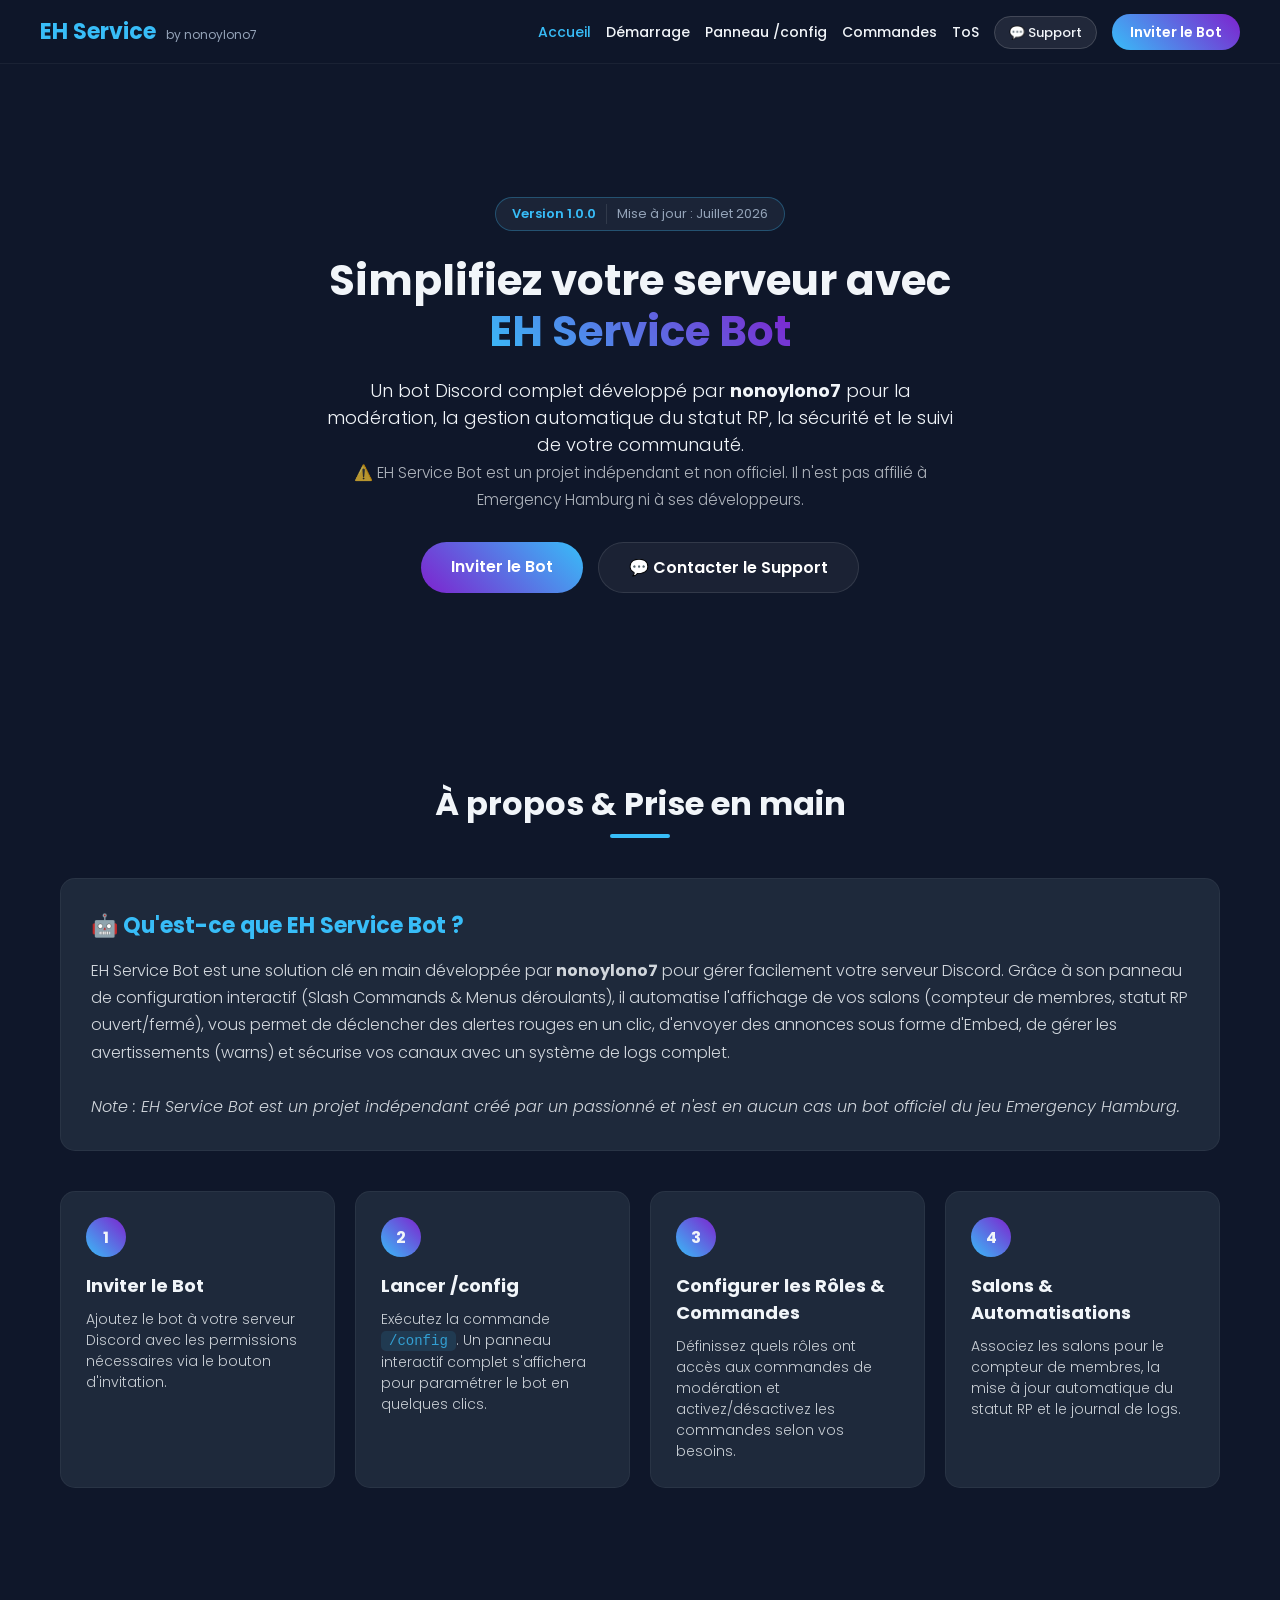
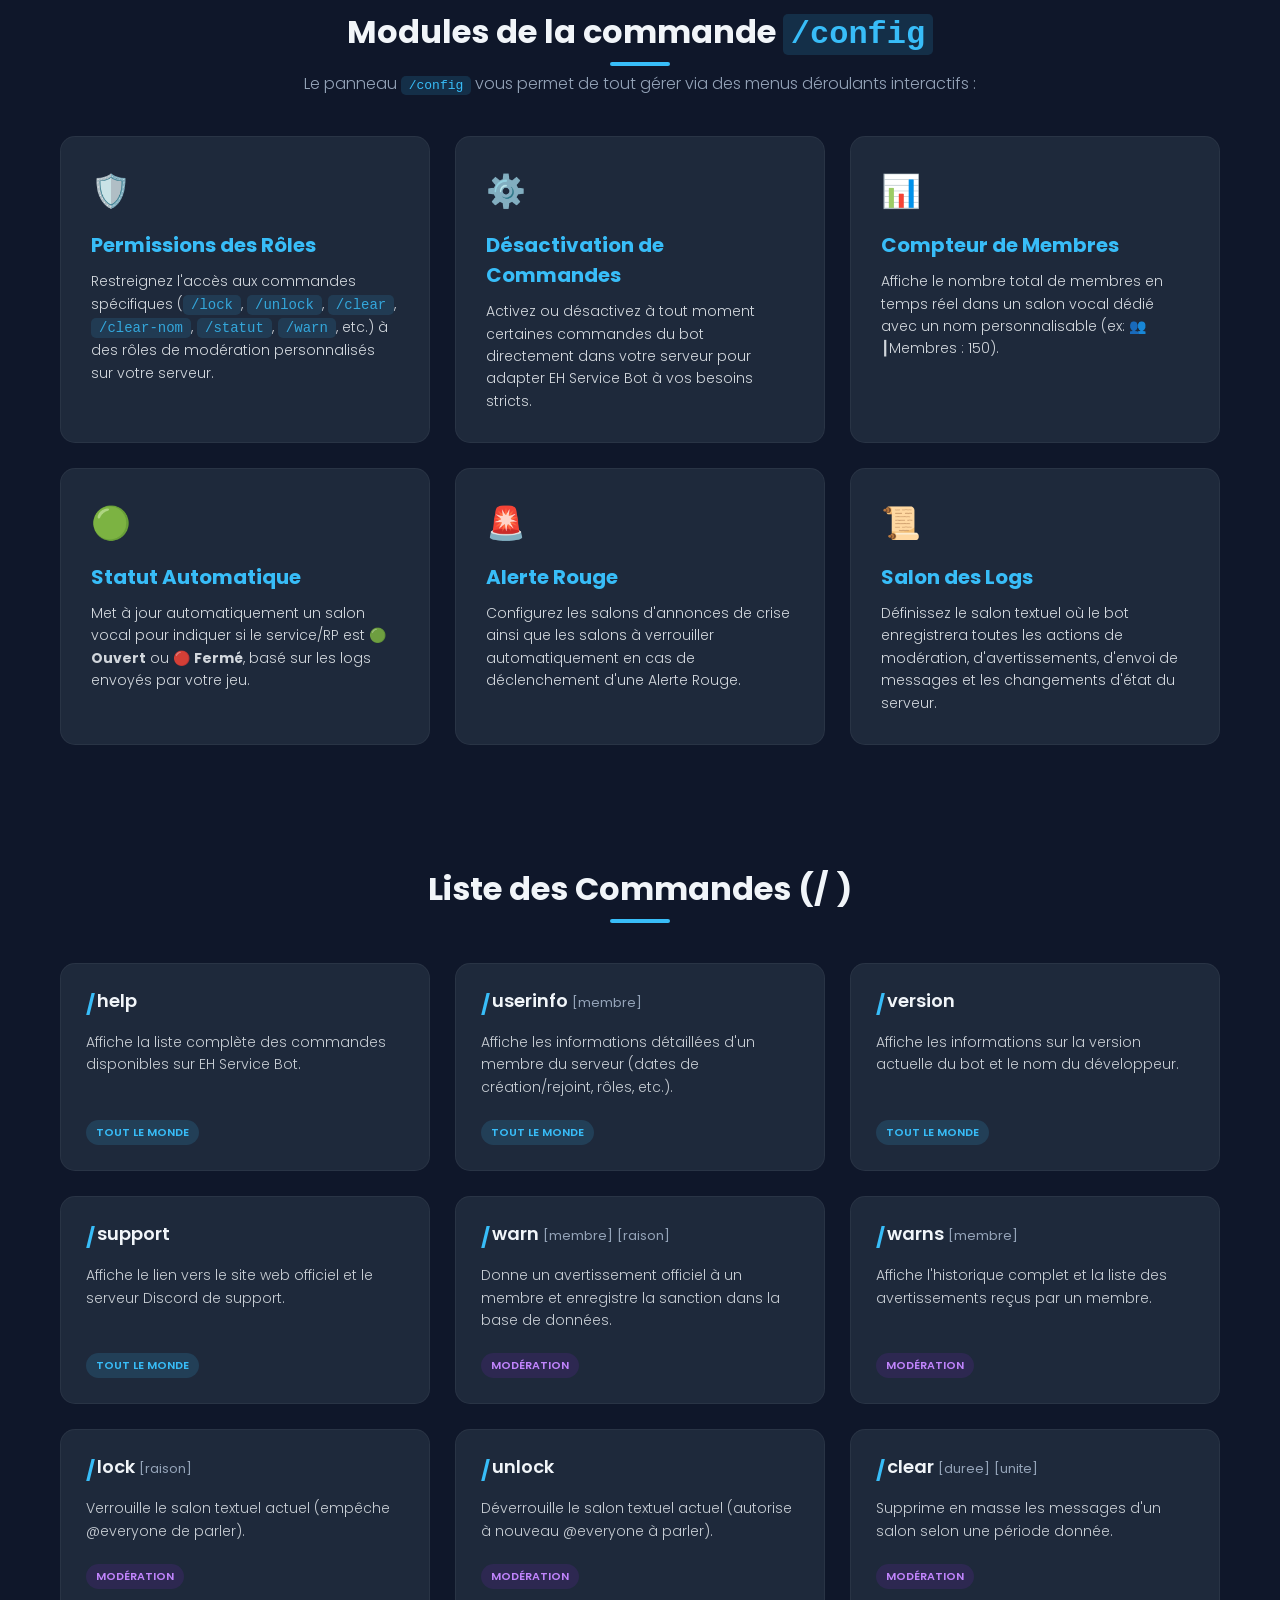
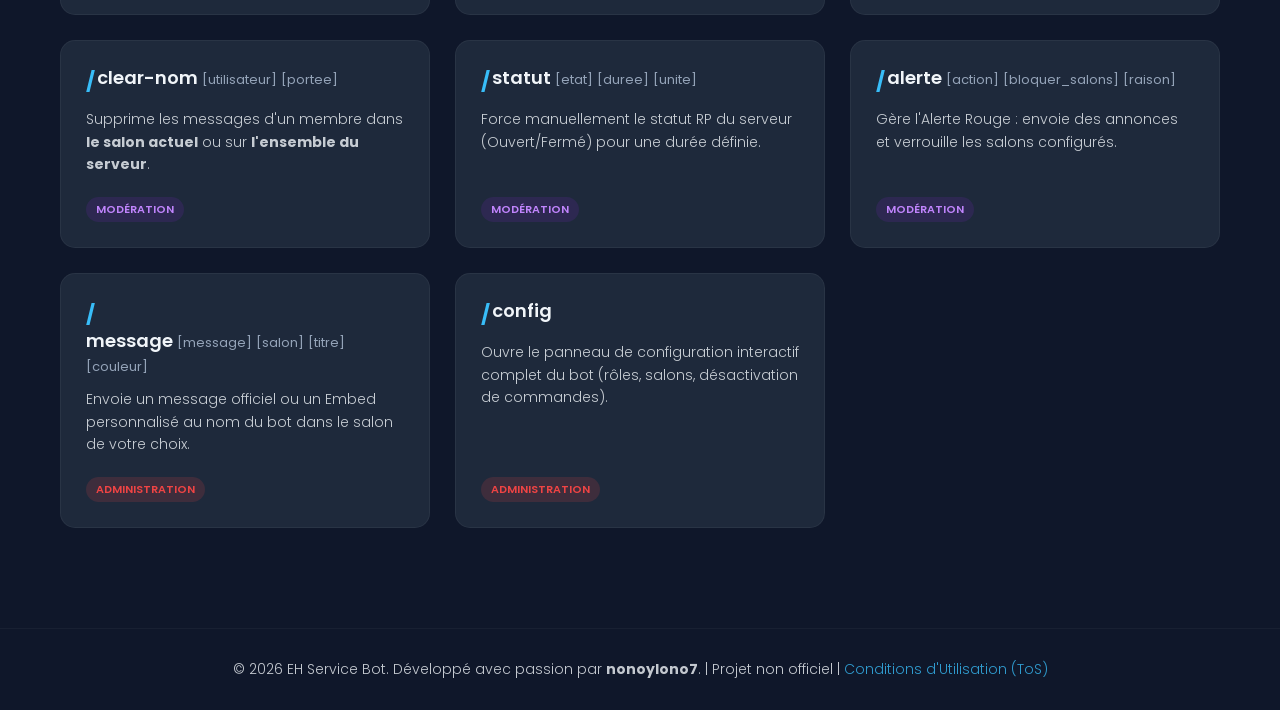
==== index.html @ 3e1922db "Revise content and add unofficial project disclaimer Updated the title and added a disclaimer about " ====
<!DOCTYPE html>
<html lang="fr">
<head>
    <meta charset="UTF-8">
    <meta name="viewport" content="width=device-width, initial-scale=1.0">
    <title>EH Service Bot | Non Officiel</title>
    <link rel="stylesheet" href="style.css">
    <link href="https://fonts.googleapis.com/css2?family=Poppins:wght@300;400;600;700&display=swap" rel="stylesheet">
</head>
<body>

    <div class="area">
        <ul class="circles">
            <li></li><li></li><li></li><li></li><li></li>
            <li></li><li></li><li></li><li></li><li></li>
        </ul>
    </div>

    <header>
        <nav>
            <div class="logo">EH Service <span class="author-tag">by nonoylono7</span></div>
            <ul>
                <li><a href="#" class="active">Accueil</a></li>
                <li><a href="#demarrer">Démarrage</a></li>
                <li><a href="#config-details">Panneau /config</a></li>
                <li><a href="#commandes">Commandes</a></li>
                <li><a href="tos.html">ToS</a></li>
                <li><a href="https://discord.gg/Er6xKN7zth" target="_blank" class="btn-support">💬 Support</a></li>
                <li><a href="https://discord.com/oauth2/authorize?client_id=1525150043508707328&permissions=8&integration_type=0&scope=applications.commands+bot" target="_blank" class="btn-invite">Inviter le Bot</a></li>
            </ul>
        </nav>
    </header>

    <section class="hero">
        <div class="hero-content">
            <div class="version-badge animate-pop-in">
                <span class="v-tag">Version 1.0.0</span>
                <span class="v-date">Mise à jour : Juillet 2026</span>
            </div>

            <h1 class="animate-pop-in delay-1">Simplifiez votre serveur avec<br><span class="highlight">EH Service Bot</span></h1>
            <p class="animate-pop-in delay-2">Un bot Discord complet développé par <strong>nonoylono7</strong> pour la modération, la gestion automatique du statut RP, la sécurité et le suivi de votre communauté.<br><small style="opacity: 0.7; font-size: 0.85em;">⚠️ EH Service Bot est un projet indépendant et non officiel. Il n'est pas affilié à Emergency Hamburg ni à ses développeurs.</small></p>
            
            <div class="hero-buttons animate-pop-in delay-2">
                <a href="https://discord.com/oauth2/authorize?client_id=1525150043508707328&permissions=8&integration_type=0&scope=applications.commands+bot" target="_blank" class="btn-main">Inviter le Bot</a>
                <a href="https://discord.gg/Er6xKN7zth" target="_blank" class="btn-secondary">💬 Contacter le Support</a>
            </div>
        </div>
    </section>

    <section id="demarrer" class="guide-section">
        <h2 class="section-title">À propos & Prise en main</h2>

        <div class="about-card scroll-animate">
            <h3>🤖 Qu'est-ce que EH Service Bot ?</h3>
            <p>
                EH Service Bot est une solution clé en main développée par <strong>nonoylono7</strong> pour gérer facilement votre serveur Discord. 
                Grâce à son panneau de configuration interactif (Slash Commands & Menus déroulants), 
                il automatise l'affichage de vos salons (compteur de membres, statut RP ouvert/fermé), 
                vous permet de déclencher des alertes rouges en un clic, d'envoyer des annonces sous forme d'Embed, de gérer les avertissements (warns) et sécurise vos canaux avec un système de logs complet.<br><br>
                <em>Note : EH Service Bot est un projet indépendant créé par un passionné et n'est en aucun cas un bot officiel du jeu Emergency Hamburg.</em>
            </p>
        </div>

        <div class="steps-grid">
            <div class="step-card scroll-animate">
                <div class="step-number">1</div>
                <h4>Inviter le Bot</h4>
                <p>Ajoutez le bot à votre serveur Discord avec les permissions nécessaires via le bouton d'invitation.</p>
            </div>

            <div class="step-card scroll-animate">
                <div class="step-number">2</div>
                <h4>Lancer /config</h4>
                <p>Exécutez la commande <code>/config</code>. Un panneau interactif complet s'affichera pour paramétrer le bot en quelques clics.</p>
            </div>

            <div class="step-card scroll-animate">
                <div class="step-number">3</div>
                <h4>Configurer les Rôles & Commandes</h4>
                <p>Définissez quels rôles ont accès aux commandes de modération et activez/désactivez les commandes selon vos besoins.</p>
            </div>

            <div class="step-card scroll-animate">
                <div class="step-number">4</div>
                <h4>Salons & Automatisations</h4>
                <p>Associez les salons pour le compteur de membres, la mise à jour automatique du statut RP et le journal de logs.</p>
            </div>
        </div>
    </section>

    <section id="config-details" class="guide-section">
        <h2 class="section-title">Modules de la commande <code>/config</code></h2>
        <p class="section-subtitle">Le panneau <code>/config</code> vous permet de tout gérer via des menus déroulants interactifs :</p>

        <div class="config-grid">
            <div class="config-card scroll-animate">
                <div class="config-icon">🛡️</div>
                <h3>Permissions des Rôles</h3>
                <p>Restreignez l'accès aux commandes spécifiques (<code>/lock</code>, <code>/unlock</code>, <code>/clear</code>, <code>/clear-nom</code>, <code>/statut</code>, <code>/warn</code>, etc.) à des rôles de modération personnalisés sur votre serveur.</p>
            </div>

            <div class="config-card scroll-animate">
                <div class="config-icon">⚙️</div>
                <h3>Désactivation de Commandes</h3>
                <p>Activez ou désactivez à tout moment certaines commandes du bot directement dans votre serveur pour adapter EH Service Bot à vos besoins stricts.</p>
            </div>

            <div class="config-card scroll-animate">
                <div class="config-icon">📊</div>
                <h3>Compteur de Membres</h3>
                <p>Affiche le nombre total de membres en temps réel dans un salon vocal dédié avec un nom personnalisable (ex: 👥┃Membres : 150).</p>
            </div>

            <div class="config-card scroll-animate">
                <div class="config-icon">🟢</div>
                <h3>Statut Automatique</h3>
                <p>Met à jour automatiquement un salon vocal pour indiquer si le service/RP est 🟢 <strong>Ouvert</strong> ou 🔴 <strong>Fermé</strong>, basé sur les logs envoyés par votre jeu.</p>
            </div>

            <div class="config-card scroll-animate">
                <div class="config-icon">🚨</div>
                <h3>Alerte Rouge</h3>
                <p>Configurez les salons d'annonces de crise ainsi que les salons à verrouiller automatiquement en cas de déclenchement d'une Alerte Rouge.</p>
            </div>

            <div class="config-card scroll-animate">
                <div class="config-icon">📜</div>
                <h3>Salon des Logs</h3>
                <p>Définissez le salon textuel où le bot enregistrera toutes les actions de modération, d'avertissements, d'envoi de messages et les changements d'état du serveur.</p>
            </div>
        </div>
    </section>

    <section id="commandes" class="commands">
        <h2 class="section-title">Liste des Commandes (/ )</h2>
        
        <div class="commands-grid">
            
            <div class="command-card scroll-animate">
                <div class="command-header">
                    <span class="command-slash">/</span>
                    <h3>help</h3>
                </div>
                <p>Affiche la liste complète des commandes disponibles sur EH Service Bot.</p>
                <div class="command-footer">
                    <span class="perm perm-all">Tout le monde</span>
                </div>
            </div>

            <div class="command-card scroll-animate">
                <div class="command-header">
                    <span class="command-slash">/</span>
                    <h3>userinfo <span class="arg">[membre]</span></h3>
                </div>
                <p>Affiche les informations détaillées d'un membre du serveur (dates de création/rejoint, rôles, etc.).</p>
                <div class="command-footer">
                    <span class="perm perm-all">Tout le monde</span>
                </div>
            </div>

            <div class="command-card scroll-animate">
                <div class="command-header">
                    <span class="command-slash">/</span>
                    <h3>version</h3>
                </div>
                <p>Affiche les informations sur la version actuelle du bot et le nom du développeur.</p>
                <div class="command-footer">
                    <span class="perm perm-all">Tout le monde</span>
                </div>
            </div>

            <div class="command-card scroll-animate">
                <div class="command-header">
                    <span class="command-slash">/</span>
                    <h3>support</h3>
                </div>
                <p>Affiche le lien vers le site web officiel et le serveur Discord de support.</p>
                <div class="command-footer">
                    <span class="perm perm-all">Tout le monde</span>
                </div>
            </div>

            <div class="command-card scroll-animate">
                <div class="command-header">
                    <span class="command-slash">/</span>
                    <h3>warn <span class="arg">[membre]</span> <span class="arg">[raison]</span></h3>
                </div>
                <p>Donne un avertissement officiel à un membre et enregistre la sanction dans la base de données.</p>
                <div class="command-footer">
                    <span class="perm perm-mod">Modération</span>
                </div>
            </div>

            <div class="command-card scroll-animate">
                <div class="command-header">
                    <span class="command-slash">/</span>
                    <h3>warns <span class="arg">[membre]</span></h3>
                </div>
                <p>Affiche l'historique complet et la liste des avertissements reçus par un membre.</p>
                <div class="command-footer">
                    <span class="perm perm-mod">Modération</span>
                </div>
            </div>

            <div class="command-card scroll-animate">
                <div class="command-header">
                    <span class="command-slash">/</span>
                    <h3>lock <span class="arg">[raison]</span></h3>
                </div>
                <p>Verrouille le salon textuel actuel (empêche @everyone de parler).</p>
                <div class="command-footer">
                    <span class="perm perm-mod">Modération</span>
                </div>
            </div>

            <div class="command-card scroll-animate">
                <div class="command-header">
                    <span class="command-slash">/</span>
                    <h3>unlock</h3>
                </div>
                <p>Déverrouille le salon textuel actuel (autorise à nouveau @everyone à parler).</p>
                <div class="command-footer">
                    <span class="perm perm-mod">Modération</span>
                </div>
            </div>

            <div class="command-card scroll-animate">
                <div class="command-header">
                    <span class="command-slash">/</span>
                    <h3>clear <span class="arg">[duree]</span> <span class="arg">[unite]</span></h3>
                </div>
                <p>Supprime en masse les messages d'un salon selon une période donnée.</p>
                <div class="command-footer">
                    <span class="perm perm-mod">Modération</span>
                </div>
            </div>

            <div class="command-card scroll-animate">
                <div class="command-header">
                    <span class="command-slash">/</span>
                    <h3>clear-nom <span class="arg">[utilisateur]</span> <span class="arg">[portee]</span></h3>
                </div>
                <p>Supprime les messages d'un membre dans <strong>le salon actuel</strong> ou sur <strong>l'ensemble du serveur</strong>.</p>
                <div class="command-footer">
                    <span class="perm perm-mod">Modération</span>
                </div>
            </div>

            <div class="command-card scroll-animate">
                <div class="command-header">
                    <span class="command-slash">/</span>
                    <h3>statut <span class="arg">[etat]</span> <span class="arg">[duree]</span> <span class="arg">[unite]</span></h3>
                </div>
                <p>Force manuellement le statut RP du serveur (Ouvert/Fermé) pour une durée définie.</p>
                <div class="command-footer">
                    <span class="perm perm-mod">Modération</span>
                </div>
            </div>

            <div class="command-card scroll-animate">
                <div class="command-header">
                    <span class="command-slash">/</span>
                    <h3>alerte <span class="arg">[action]</span> <span class="arg">[bloquer_salons]</span> <span class="arg">[raison]</span></h3>
                </div>
                <p>Gère l'Alerte Rouge : envoie des annonces et verrouille les salons configurés.</p>
                <div class="command-footer">
                    <span class="perm perm-mod">Modération</span>
                </div>
            </div>

            <div class="command-card scroll-animate">
                <div class="command-header">
                    <span class="command-slash">/</span>
                    <h3>message <span class="arg">[message]</span> <span class="arg">[salon]</span> <span class="arg">[titre]</span> <span class="arg">[couleur]</span></h3>
                </div>
                <p>Envoie un message officiel ou un Embed personnalisé au nom du bot dans le salon de votre choix.</p>
                <div class="command-footer">
                    <span class="perm perm-admin">Administration</span>
                </div>
            </div>

            <div class="command-card scroll-animate">
                <div class="command-header">
                    <span class="command-slash">/</span>
                    <h3>config</h3>
                </div>
                <p>Ouvre le panneau de configuration interactif complet du bot (rôles, salons, désactivation de commandes).</p>
                <div class="command-footer">
                    <span class="perm perm-admin">Administration</span>
                </div>
            </div>

        </div>
    </section>

    <footer>
        <p>&copy; 2026 EH Service Bot. Développé avec passion par <strong>nonoylono7</strong>. | Projet non officiel | <a href="tos.html" style="color: var(--primary-color);">Conditions d'Utilisation (ToS)</a></p>
    </footer>

    <script>
        const cards = document.querySelectorAll('.scroll-animate');
        const observer = new IntersectionObserver(entries => {
            entries.forEach(entry => {
                if (entry.isIntersecting) {
                    entry.target.classList.add('animate-in');
                }
            });
        });
        cards.forEach(card => observer.observe(card));
    </script>
</body>
</html>
---- style.css ----
/* --- Variables & Reset --- */
:root {
    --bg-color: #0f172a;
    --text-color: #f1f5f9;
    --primary-color: #38bdf8;
    --secondary-color: #7e22ce;
    --card-bg: #1e293b;
    --card-hover: #334155;
    --font-main: 'Poppins', sans-serif;
}

* {
    margin: 0;
    padding: 0;
    box-sizing: border-box;
}

html {
    scroll-behavior: smooth;
    font-family: var(--font-main);
    background-color: var(--bg-color);
    color: var(--text-color);
    overflow-x: hidden;
}

ul { list-style: none; }
a { text-decoration: none; color: inherit; transition: 0.3s; }

code {
    background: rgba(56, 189, 248, 0.15);
    color: var(--primary-color);
    padding: 2px 8px;
    border-radius: 5px;
    font-family: monospace;
}

/* --- Fond Animé --- */
.area {
    position: fixed;
    top: 0; left: 0;
    width: 100%; height: 100%;
    z-index: -1;
}

.circles {
    position: absolute;
    top: 0; left: 0;
    width: 100%; height: 100%;
    overflow: hidden;
}

.circles li {
    position: absolute;
    display: block;
    list-style: none;
    width: 20px; height: 20px;
    background: rgba(255, 255, 255, 0.05);
    animation: animate 25s linear infinite;
    bottom: -150px;
}

.circles li:nth-child(1){ left: 25%; width: 80px; height: 80px; animation-delay: 0s; }
.circles li:nth-child(2){ left: 10%; width: 20px; height: 20px; animation-delay: 2s; animation-duration: 12s; }
.circles li:nth-child(3){ left: 70%; width: 20px; height: 20px; animation-delay: 4s; }
.circles li:nth-child(4){ left: 40%; width: 60px; height: 60px; animation-delay: 0s; animation-duration: 18s; }
.circles li:nth-child(5){ left: 65%; width: 20px; height: 20px; animation-delay: 0s; }
.circles li:nth-child(6){ left: 75%; width: 110px; height: 110px; animation-delay: 3s; }
.circles li:nth-child(7){ left: 35%; width: 150px; height: 150px; animation-delay: 7s; }
.circles li:nth-child(8){ left: 50%; width: 25px; height: 25px; animation-delay: 15s; animation-duration: 45s; }
.circles li:nth-child(9){ left: 20%; width: 15px; height: 15px; animation-delay: 2s; animation-duration: 35s; }
.circles li:nth-child(10){ left: 85%; width: 150px; height: 150px; animation-delay: 0s; animation-duration: 11s; }

@keyframes animate {
    0%{ transform: translateY(0) rotate(0deg); opacity: 1; border-radius: 0; }
    100%{ transform: translateY(-1000px) rotate(720deg); opacity: 0; border-radius: 50%; }
}

/* --- En-tête (Navbar) --- */
header {
    position: fixed;
    top: 0; left: 0;
    width: 100%;
    padding: 15px 30px;
    background: rgba(15, 23, 42, 0.95);
    backdrop-filter: blur(10px);
    z-index: 100;
    border-bottom: 1px solid rgba(255, 255, 255, 0.05);
}

nav {
    display: flex;
    justify-content: space-between;
    align-items: center;
    max-width: 1200px;
    margin: 0 auto;
}

.logo {
    font-size: 22px;
    font-weight: 700;
    color: var(--primary-color);
}

.author-tag {
    font-size: 12px;
    color: #94a3b8;
    font-weight: 400;
    margin-left: 5px;
}

nav ul {
    display: flex;
    gap: 15px;
    align-items: center;
}

nav ul a {
    font-size: 14px;
    font-weight: 500;
}

nav ul a:hover, nav ul a.active {
    color: var(--primary-color);
}

.btn-support {
    padding: 6px 14px;
    background: rgba(255, 255, 255, 0.08);
    border: 1px solid rgba(255, 255, 255, 0.15);
    border-radius: 50px;
    font-size: 13px !important;
}

.btn-support:hover {
    background: rgba(255, 255, 255, 0.2);
}

.btn-invite {
    padding: 8px 18px;
    background: linear-gradient(45deg, var(--primary-color), var(--secondary-color));
    border-radius: 50px;
    font-weight: 600;
    color: white !important;
}

.btn-invite:hover {
    transform: scale(1.05);
    box-shadow: 0 0 15px rgba(56, 189, 248, 0.5);
}

/* --- Section Héro & Version Badge --- */
.hero {
    min-height: 80vh;
    display: flex;
    justify-content: center;
    align-items: center;
    text-align: center;
    padding: 130px 20px 60px 20px;
}

.version-badge {
    display: inline-flex;
    align-items: center;
    gap: 10px;
    background: rgba(30, 41, 59, 0.8);
    border: 1px solid rgba(56, 189, 248, 0.3);
    padding: 6px 16px;
    border-radius: 50px;
    margin-bottom: 25px;
    font-size: 13px;
}

.v-tag {
    color: var(--primary-color);
    font-weight: 600;
}

.v-date {
    color: #94a3b8;
    border-left: 1px solid rgba(255, 255, 255, 0.1);
    padding-left: 10px;
}

.hero-content h1 {
    font-size: 42px;
    font-weight: 700;
    line-height: 1.2;
    margin-bottom: 20px;
}

.highlight {
    background: linear-gradient(45deg, var(--primary-color), var(--secondary-color));
    -webkit-background-clip: text;
    -webkit-text-fill-color: transparent;
}

.hero-content p {
    font-size: 18px;
    font-weight: 300;
    max-width: 650px;
    margin: 0 auto 30px auto;
    opacity: 0.85;
}

.hero-buttons {
    display: flex;
    gap: 15px;
    justify-content: center;
    flex-wrap: wrap;
}

.btn-main {
    padding: 12px 30px;
    background: linear-gradient(45deg, var(--secondary-color), var(--primary-color));
    border-radius: 50px;
    font-weight: 600;
    font-size: 16px;
    color: white;
}

.btn-main:hover {
    box-shadow: 0 0 20px rgba(126, 34, 206, 0.6);
    transform: translateY(-2px);
}

.btn-secondary {
    padding: 12px 30px;
    background: rgba(255, 255, 255, 0.05);
    border: 1px solid rgba(255, 255, 255, 0.1);
    border-radius: 50px;
    font-weight: 600;
    font-size: 16px;
    color: white;
}

.btn-secondary:hover {
    background: rgba(255, 255, 255, 0.15);
    transform: translateY(-2px);
}

/* --- Section Guide --- */
.guide-section {
    padding: 60px 20px;
    max-width: 1200px;
    margin: 0 auto;
}

.about-card {
    background: var(--card-bg);
    padding: 30px;
    border-radius: 15px;
    border: 1px solid rgba(255, 255, 255, 0.05);
    margin-bottom: 40px;
}

.about-card h3 {
    font-size: 22px;
    color: var(--primary-color);
    margin-bottom: 15px;
}

.about-card p {
    line-height: 1.7;
    opacity: 0.85;
    font-weight: 300;
}

.steps-grid {
    display: grid;
    grid-template-columns: repeat(auto-fit, minmax(240px, 1fr));
    gap: 20px;
}

.step-card {
    background: var(--card-bg);
    padding: 25px;
    border-radius: 15px;
    border: 1px solid rgba(255, 255, 255, 0.05);
    transition: 0.3s;
}

.step-card:hover {
    transform: translateY(-5px);
    border-color: rgba(56, 189, 248, 0.3);
}

.step-number {
    width: 40px; height: 40px;
    background: linear-gradient(45deg, var(--primary-color), var(--secondary-color));
    border-radius: 50%;
    display: flex;
    justify-content: center;
    align-items: center;
    font-weight: 700;
    margin-bottom: 15px;
}

.step-card h4 { font-size: 18px; margin-bottom: 10px; }
.step-card p { font-size: 14px; opacity: 0.8; line-height: 1.5; font-weight: 300; }

/* --- Section Configuration Details --- */
.section-subtitle {
    text-align: center;
    color: #94a3b8;
    margin-top: -35px;
    margin-bottom: 40px;
    font-weight: 300;
}

.config-grid {
    display: grid;
    grid-template-columns: repeat(auto-fit, minmax(280px, 1fr));
    gap: 25px;
}

.config-card {
    background: var(--card-bg);
    padding: 30px;
    border-radius: 15px;
    border: 1px solid rgba(255, 255, 255, 0.05);
    transition: 0.3s;
}

.config-card:hover {
    transform: translateY(-5px);
    border-color: rgba(56, 189, 248, 0.4);
    box-shadow: 0 10px 20px rgba(0, 0, 0, 0.2);
}

.config-icon {
    font-size: 32px;
    margin-bottom: 15px;
}

.config-card h3 {
    font-size: 20px;
    margin-bottom: 10px;
    color: var(--primary-color);
}

.config-card p {
    font-size: 14px;
    line-height: 1.6;
    opacity: 0.85;
    font-weight: 300;
}

/* --- Section Commandes --- */
.commands {
    padding: 60px 20px 100px 20px;
    max-width: 1200px;
    margin: 0 auto;
}

.section-title {
    text-align: center;
    font-size: 32px;
    font-weight: 700;
    margin-bottom: 50px;
    position: relative;
}

.section-title::after {
    content: '';
    position: absolute;
    bottom: -10px; left: 50%;
    transform: translateX(-50%);
    width: 60px; height: 4px;
    background: var(--primary-color);
    border-radius: 2px;
}

.commands-grid {
    display: grid;
    grid-template-columns: repeat(auto-fill, minmax(320px, 1fr));
    gap: 25px;
}

.command-card {
    background-color: var(--card-bg);
    padding: 25px;
    border-radius: 15px;
    border: 1px solid rgba(255, 255, 255, 0.05);
    transition: 0.3s;
    display: flex;
    flex-direction: column;
    justify-content: space-between;
}

.command-card:hover {
    background-color: var(--card-hover);
    transform: translateY(-5px);
    border-color: rgba(56, 189, 248, 0.3);
}

.command-header {
    display: flex;
    align-items: flex-start;
    flex-wrap: wrap;
    margin-bottom: 12px;
}

.command-slash {
    color: var(--primary-color);
    font-weight: 700;
    font-size: 20px;
    margin-right: 2px;
}

.command-header h3 { font-size: 18px; font-weight: 600; line-height: 1.3; }
.arg { color: #94a3b8; font-weight: 400; font-size: 13px; }

.command-card p {
    font-weight: 300;
    font-size: 14px;
    opacity: 0.8;
    line-height: 1.6;
    margin-bottom: 20px;
}

.command-footer {
    margin-top: auto;
}

.perm {
    font-size: 11px;
    font-weight: 600;
    padding: 4px 10px;
    border-radius: 50px;
    text-transform: uppercase;
    display: inline-block;
}

.perm-all { background-color: rgba(56, 189, 248, 0.15); color: var(--primary-color); }
.perm-mod { background-color: rgba(126, 34, 206, 0.15); color: #c084fc; }
.perm-admin { background-color: rgba(239, 68, 68, 0.15); color: #ef4444; }

/* --- Pied de page --- */
footer {
    text-align: center;
    padding: 30px;
    border-top: 1px solid rgba(255, 255, 255, 0.05);
    opacity: 0.8;
    font-weight: 300;
    font-size: 14px;
}

/* --- Animations --- */
.animate-pop-in {
    opacity: 0;
    transform: translateY(20px);
    animation: popIn 0.8s ease forwards;
}

.delay-1 { animation-delay: 0.2s; }
.delay-2 { animation-delay: 0.4s; }

@keyframes popIn {
    to { opacity: 1; transform: translateY(0); }
}

.scroll-animate {
    opacity: 0;
    transform: translateY(20px);
    transition: 0.6s ease;
}

.scroll-animate.animate-in {
    opacity: 1;
    transform: translateY(0);
}

/* --- Responsive Mobile --- */
@media (max-width: 768px) {
    header { padding: 12px 15px; }
    nav { flex-direction: column; gap: 12px; }
    nav ul { gap: 10px; flex-wrap: wrap; justify-content: center; }
    nav ul a { font-size: 12px; }
    .hero { padding-top: 180px; }
    .hero-content h1 { font-size: 28px; }
    .hero-content p { font-size: 15px; }
    .version-badge { font-size: 11px; padding: 4px 12px; }
}
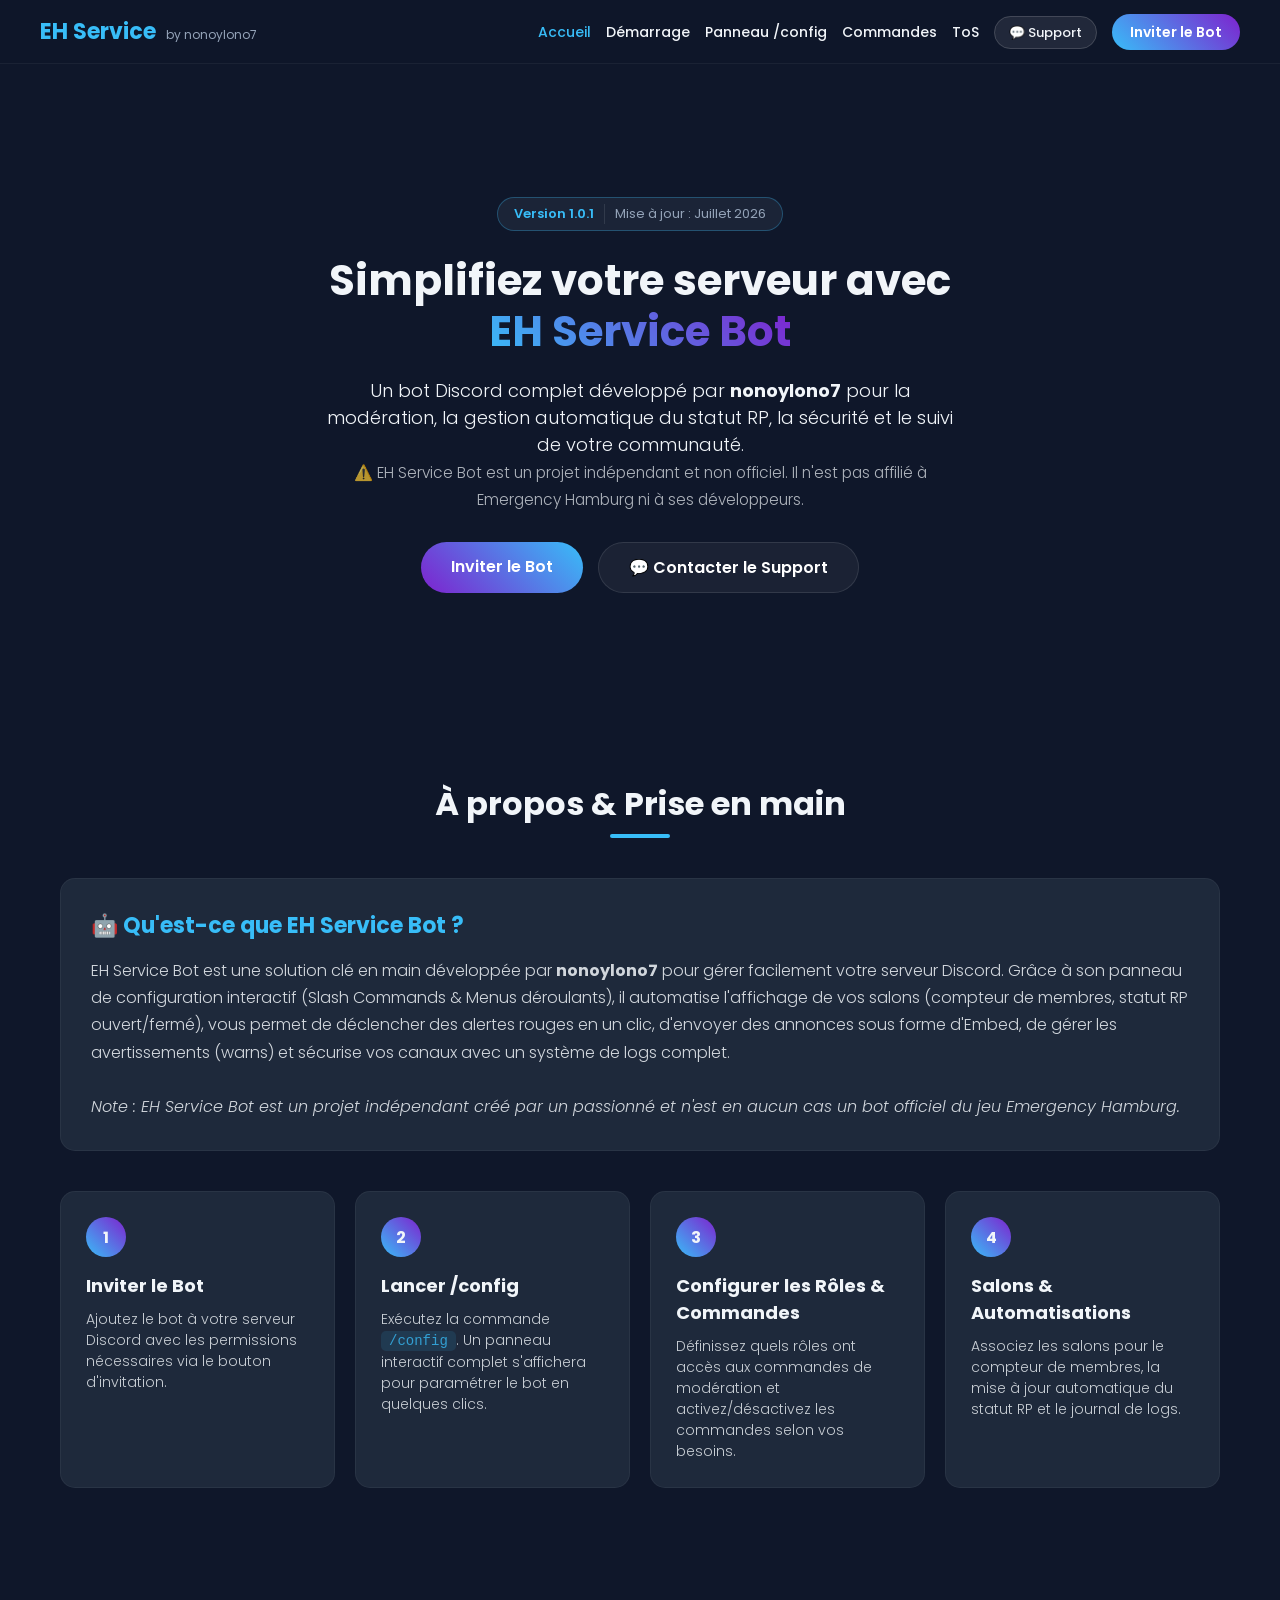
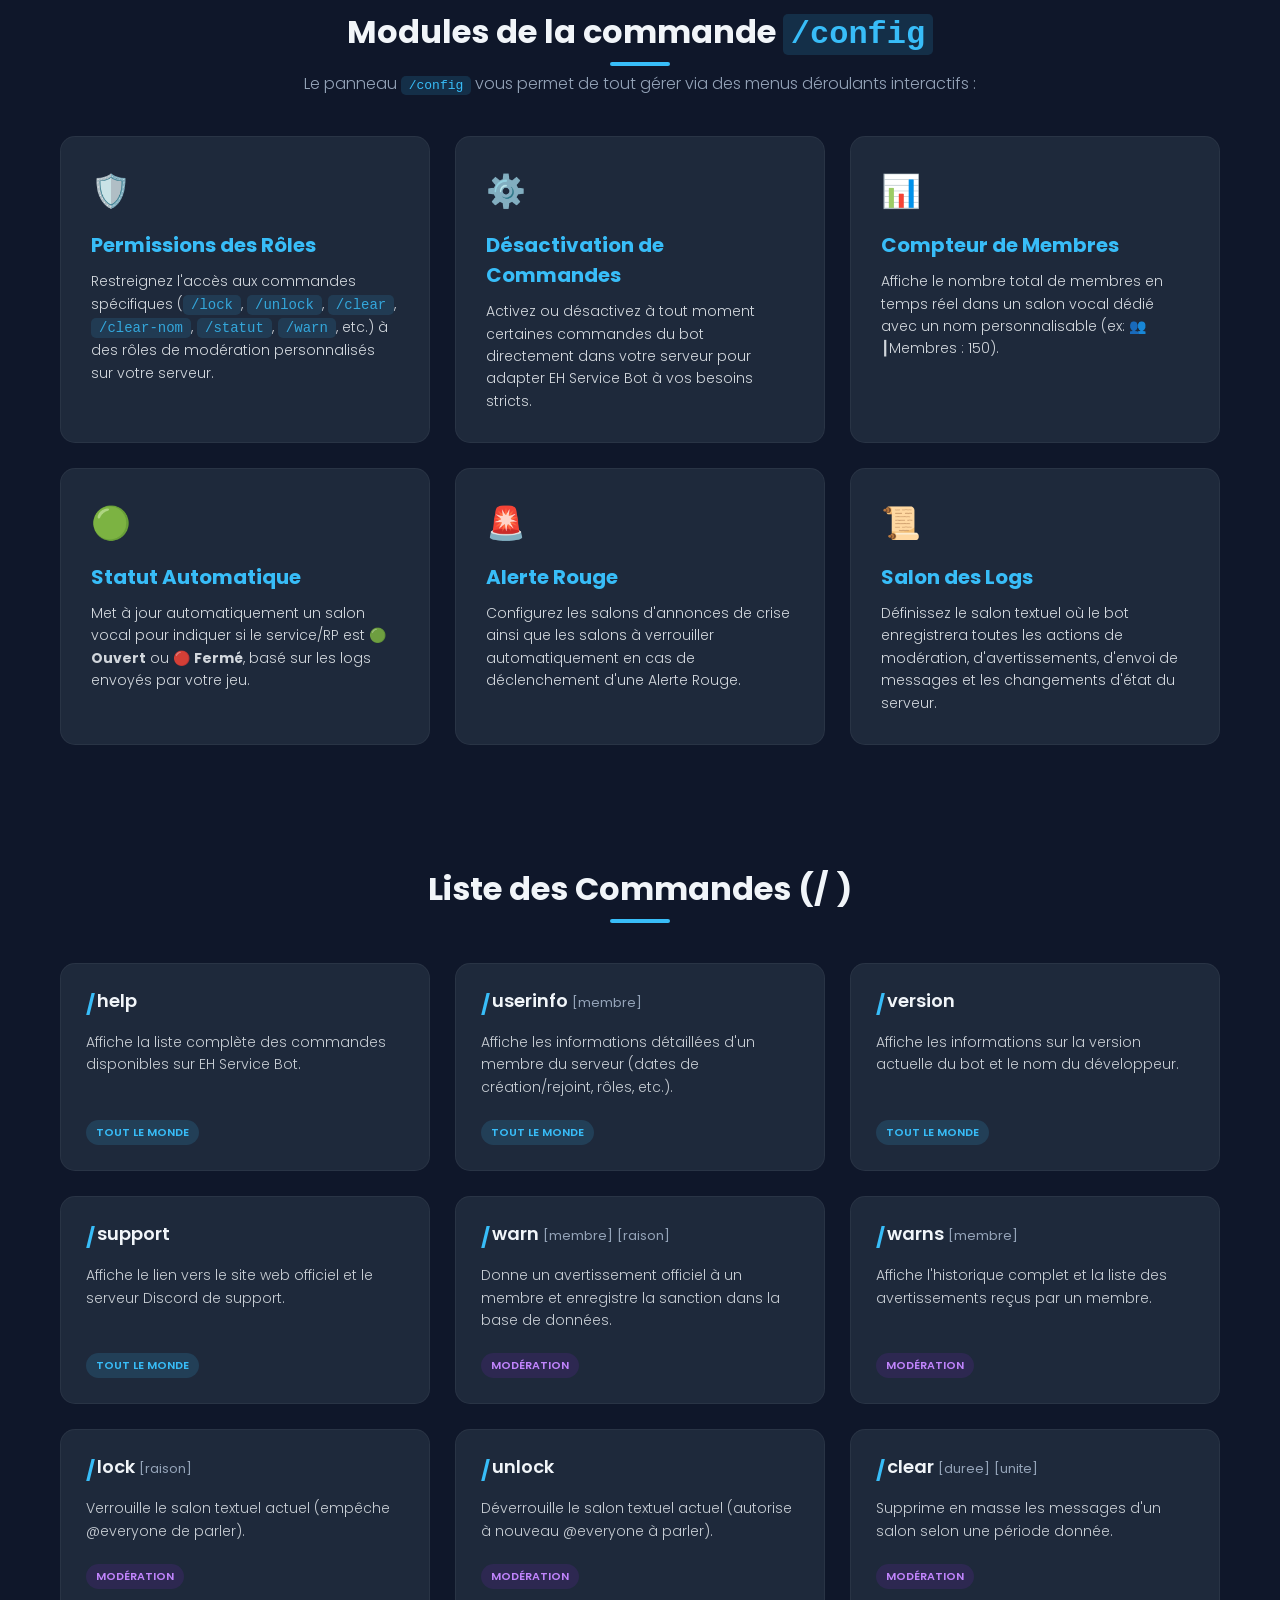
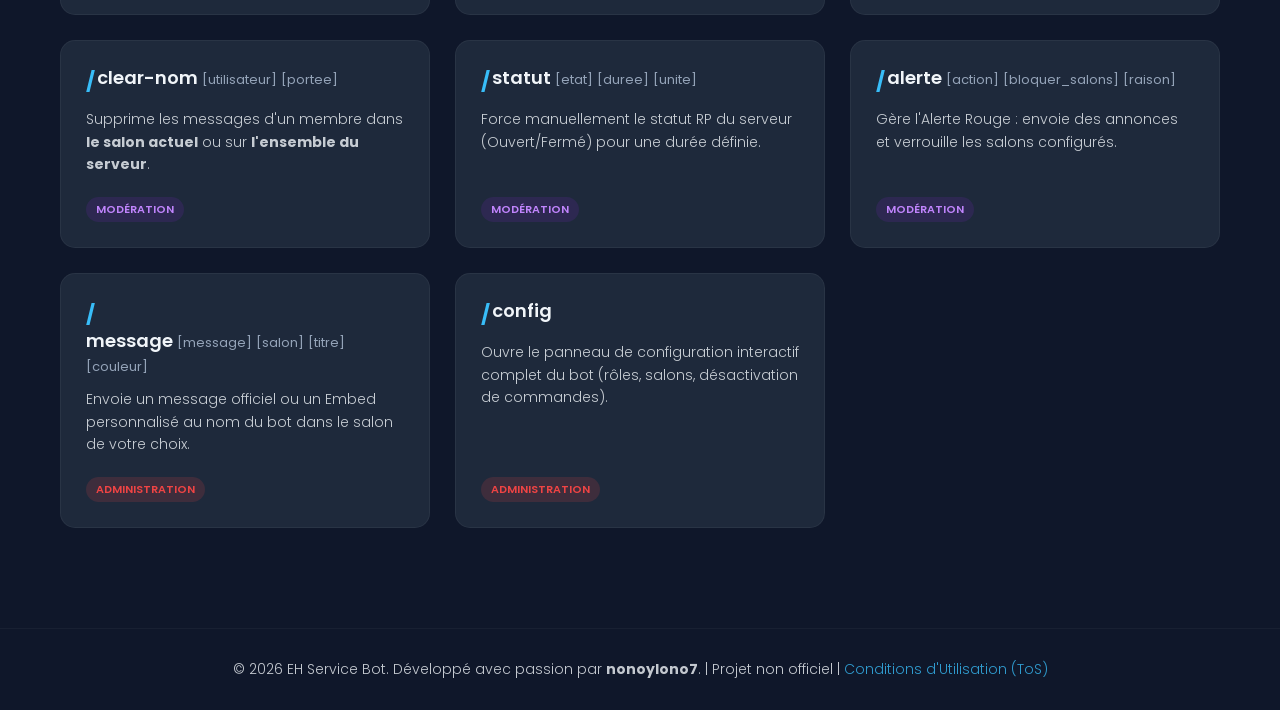
==== commit 838e9c6b: ".1" ====
--- a/index.html
+++ b/index.html
@@ -34,7 +34,7 @@
     <section class="hero">
         <div class="hero-content">
             <div class="version-badge animate-pop-in">
-                <span class="v-tag">Version 1.0.0</span>
+                <span class="v-tag">Version 1.0.1</span>
                 <span class="v-date">Mise à jour : Juillet 2026</span>
             </div>
 
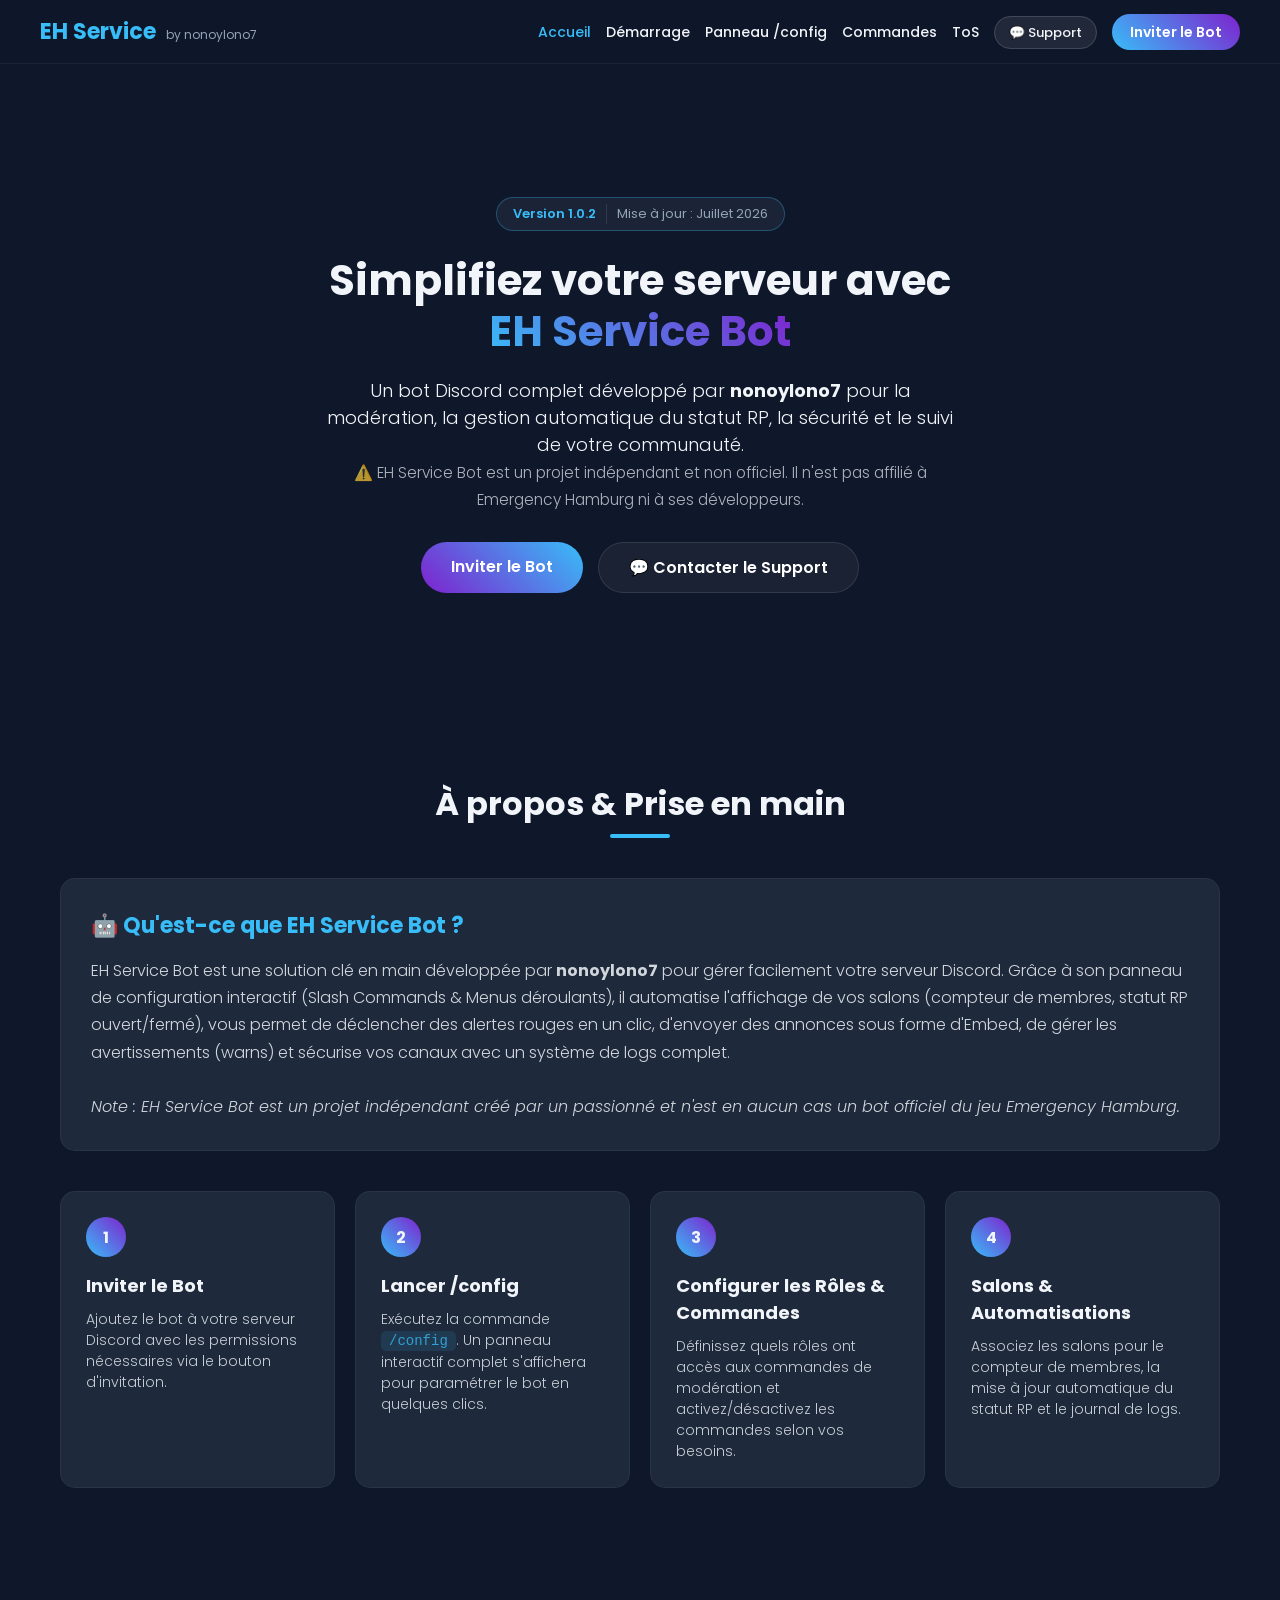
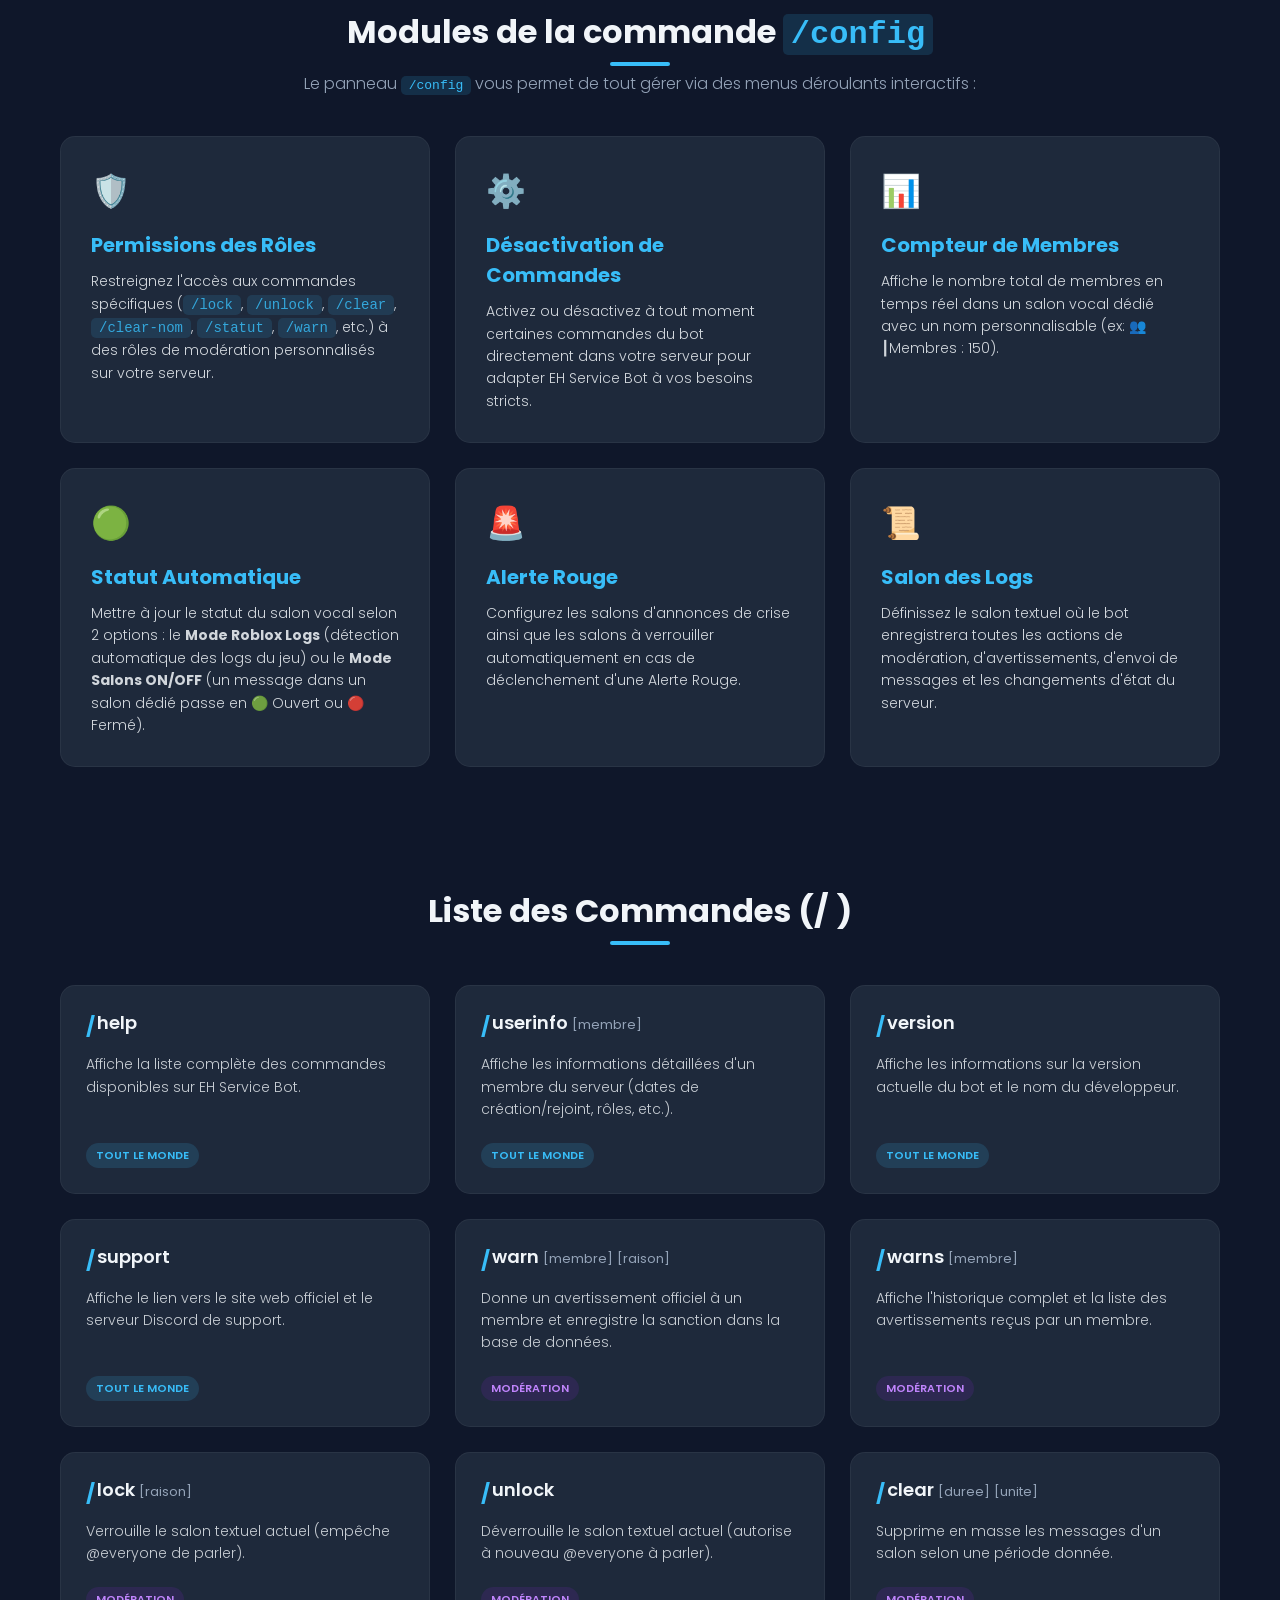
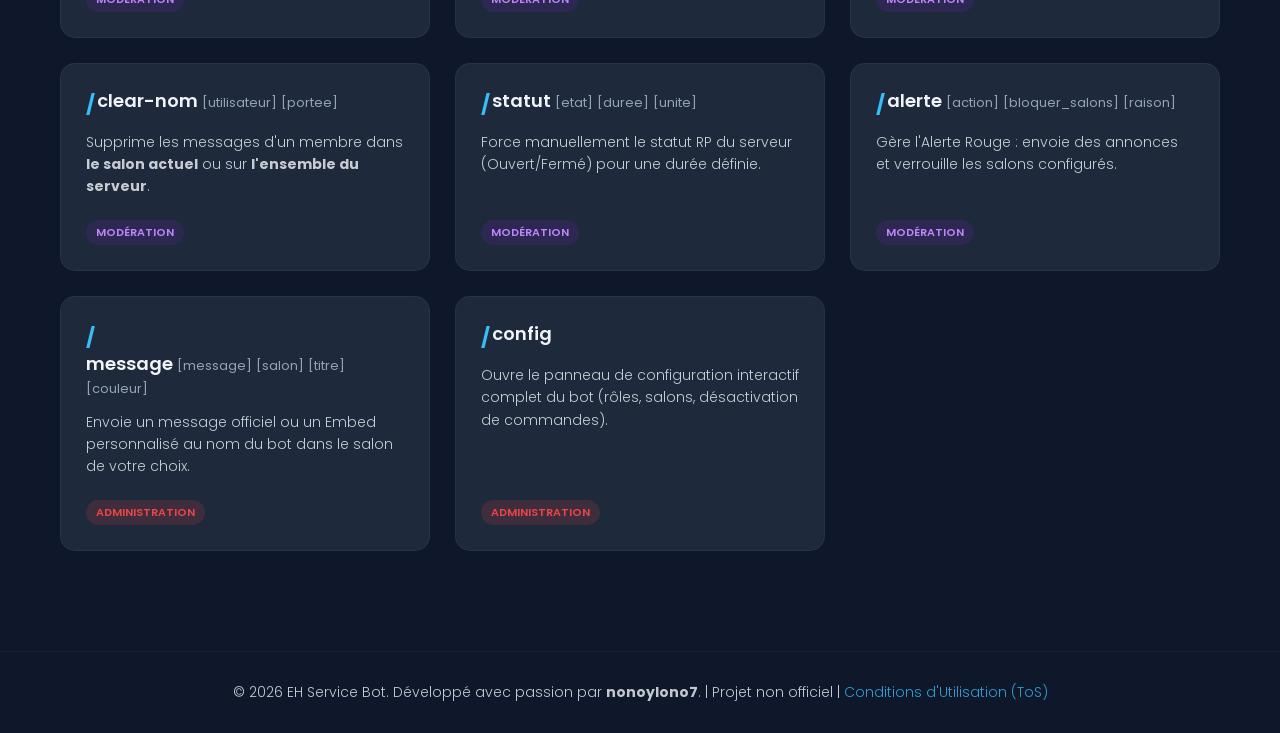
==== commit 594eccd5: "Update version to 1.0.2 and enhance status description Updated version number and modified descripti" ====
--- a/index.html
+++ b/index.html
@@ -34,7 +34,7 @@
     <section class="hero">
         <div class="hero-content">
             <div class="version-badge animate-pop-in">
-                <span class="v-tag">Version 1.0.1</span>
+                <span class="v-tag">Version 1.0.2</span>
                 <span class="v-date">Mise à jour : Juillet 2026</span>
             </div>
 
@@ -115,7 +115,7 @@
             <div class="config-card scroll-animate">
                 <div class="config-icon">🟢</div>
                 <h3>Statut Automatique</h3>
-                <p>Met à jour automatiquement un salon vocal pour indiquer si le service/RP est 🟢 <strong>Ouvert</strong> ou 🔴 <strong>Fermé</strong>, basé sur les logs envoyés par votre jeu.</p>
+                <p>Mettre à jour le statut du salon vocal selon 2 options : le <strong>Mode Roblox Logs</strong> (détection automatique des logs du jeu) ou le <strong>Mode Salons ON/OFF</strong> (un message dans un salon dédié passe en 🟢 Ouvert ou 🔴 Fermé).</p>
             </div>
 
             <div class="config-card scroll-animate">
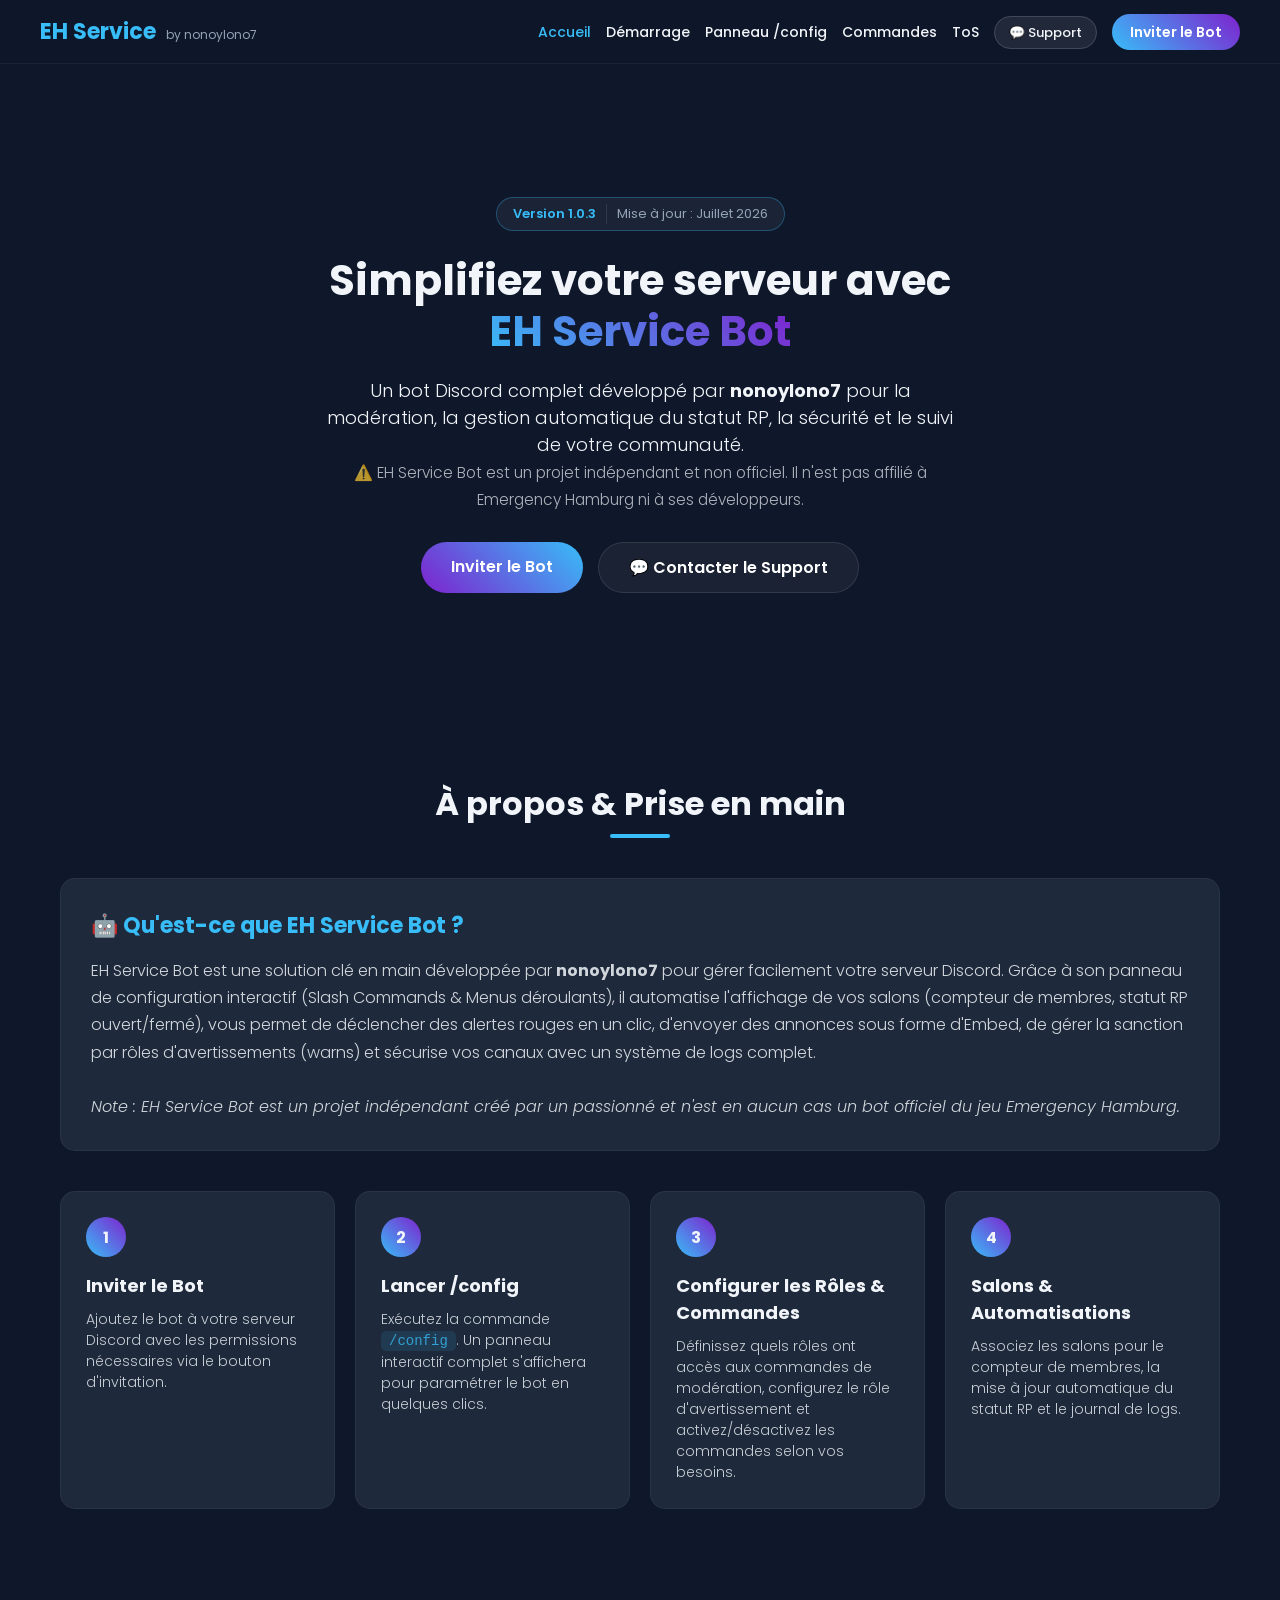
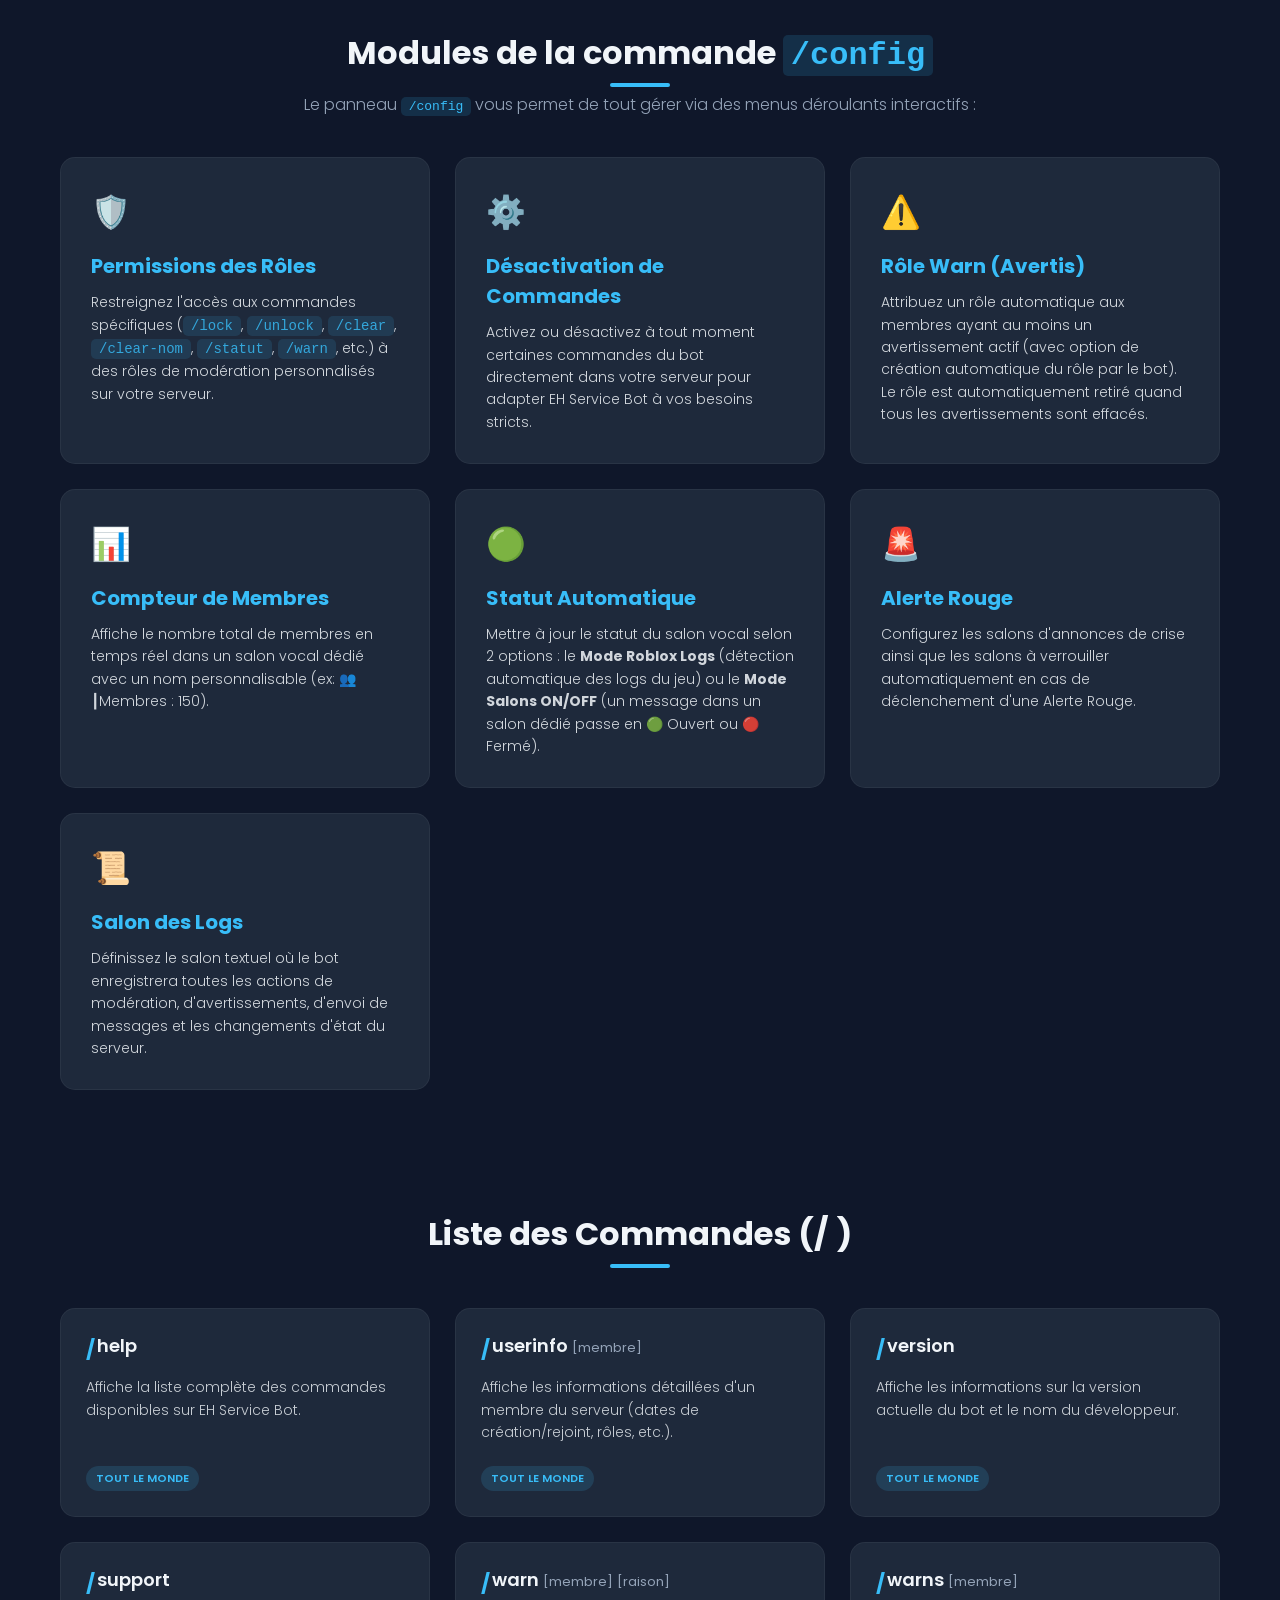
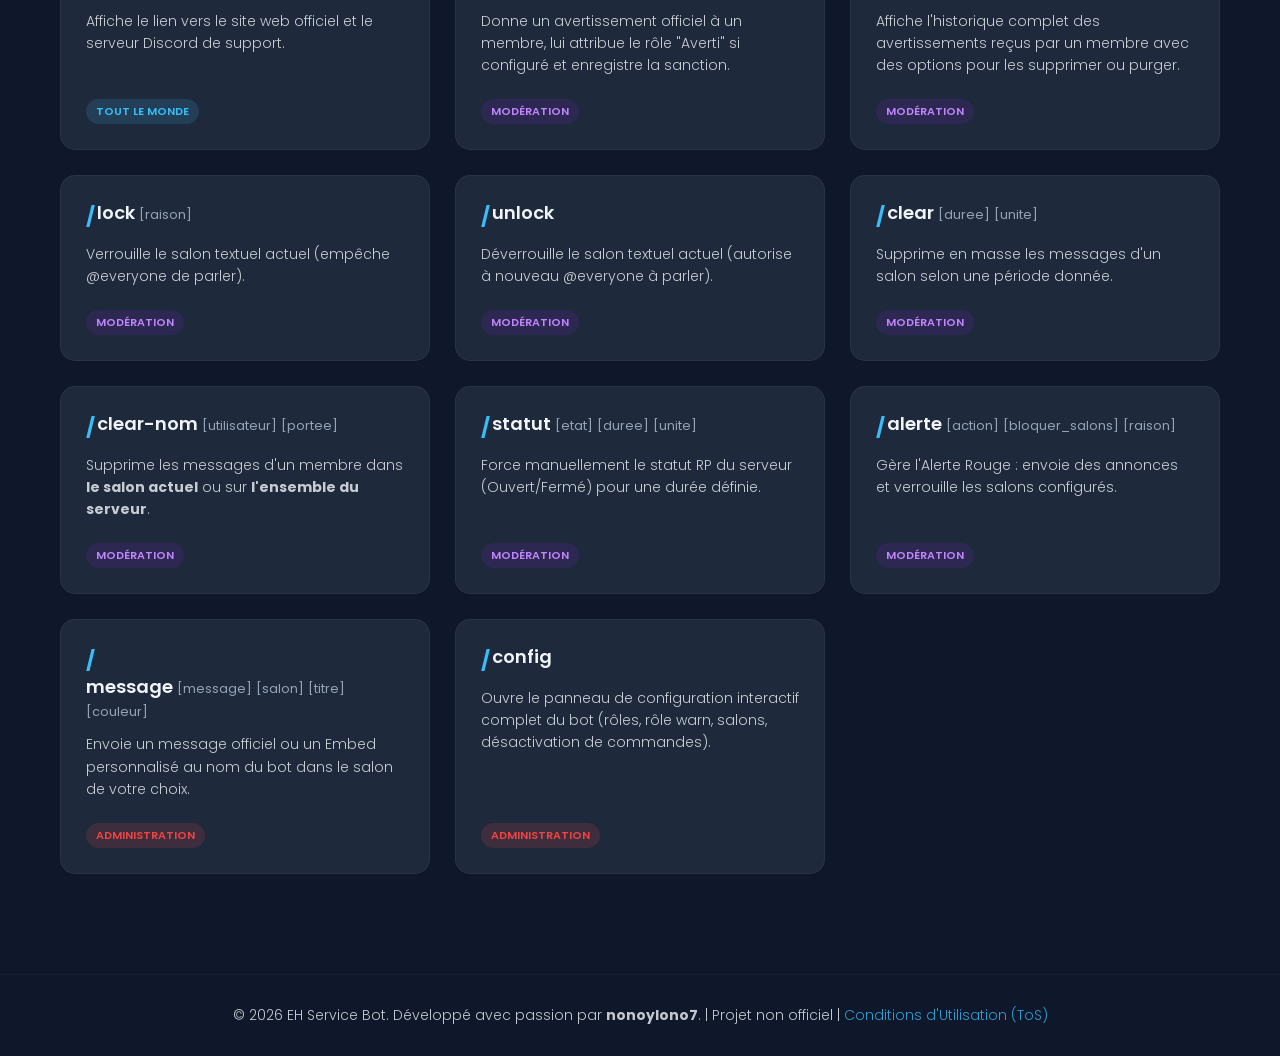
==== commit c1141d1f: "Update version and enhance warning system description" ====
--- a/index.html
+++ b/index.html
@@ -34,7 +34,7 @@
     <section class="hero">
         <div class="hero-content">
             <div class="version-badge animate-pop-in">
-                <span class="v-tag">Version 1.0.2</span>
+                <span class="v-tag">Version 1.0.3</span>
                 <span class="v-date">Mise à jour : Juillet 2026</span>
             </div>
 
@@ -57,7 +57,7 @@
                 EH Service Bot est une solution clé en main développée par <strong>nonoylono7</strong> pour gérer facilement votre serveur Discord. 
                 Grâce à son panneau de configuration interactif (Slash Commands & Menus déroulants), 
                 il automatise l'affichage de vos salons (compteur de membres, statut RP ouvert/fermé), 
-                vous permet de déclencher des alertes rouges en un clic, d'envoyer des annonces sous forme d'Embed, de gérer les avertissements (warns) et sécurise vos canaux avec un système de logs complet.<br><br>
+                vous permet de déclencher des alertes rouges en un clic, d'envoyer des annonces sous forme d'Embed, de gérer la sanction par rôles d'avertissements (warns) et sécurise vos canaux avec un système de logs complet.<br><br>
                 <em>Note : EH Service Bot est un projet indépendant créé par un passionné et n'est en aucun cas un bot officiel du jeu Emergency Hamburg.</em>
             </p>
         </div>
@@ -78,7 +78,7 @@
             <div class="step-card scroll-animate">
                 <div class="step-number">3</div>
                 <h4>Configurer les Rôles & Commandes</h4>
-                <p>Définissez quels rôles ont accès aux commandes de modération et activez/désactivez les commandes selon vos besoins.</p>
+                <p>Définissez quels rôles ont accès aux commandes de modération, configurez le rôle d'avertissement et activez/désactivez les commandes selon vos besoins.</p>
             </div>
 
             <div class="step-card scroll-animate">
@@ -104,6 +104,12 @@
                 <div class="config-icon">⚙️</div>
                 <h3>Désactivation de Commandes</h3>
                 <p>Activez ou désactivez à tout moment certaines commandes du bot directement dans votre serveur pour adapter EH Service Bot à vos besoins stricts.</p>
+            </div>
+
+            <div class="config-card scroll-animate">
+                <div class="config-icon">⚠️</div>
+                <h3>Rôle Warn (Avertis)</h3>
+                <p>Attribuez un rôle automatique aux membres ayant au moins un avertissement actif (avec option de création automatique du rôle par le bot). Le rôle est automatiquement retiré quand tous les avertissements sont effacés.</p>
             </div>
 
             <div class="config-card scroll-animate">
@@ -186,7 +192,7 @@
                     <span class="command-slash">/</span>
                     <h3>warn <span class="arg">[membre]</span> <span class="arg">[raison]</span></h3>
                 </div>
-                <p>Donne un avertissement officiel à un membre et enregistre la sanction dans la base de données.</p>
+                <p>Donne un avertissement officiel à un membre, lui attribue le rôle "Averti" si configuré et enregistre la sanction.</p>
                 <div class="command-footer">
                     <span class="perm perm-mod">Modération</span>
                 </div>
@@ -197,7 +203,7 @@
                     <span class="command-slash">/</span>
                     <h3>warns <span class="arg">[membre]</span></h3>
                 </div>
-                <p>Affiche l'historique complet et la liste des avertissements reçus par un membre.</p>
+                <p>Affiche l'historique complet des avertissements reçus par un membre avec des options pour les supprimer ou purger.</p>
                 <div class="command-footer">
                     <span class="perm perm-mod">Modération</span>
                 </div>
@@ -285,7 +291,7 @@
                     <span class="command-slash">/</span>
                     <h3>config</h3>
                 </div>
-                <p>Ouvre le panneau de configuration interactif complet du bot (rôles, salons, désactivation de commandes).</p>
+                <p>Ouvre le panneau de configuration interactif complet du bot (rôles, rôle warn, salons, désactivation de commandes).</p>
                 <div class="command-footer">
                     <span class="perm perm-admin">Administration</span>
                 </div>
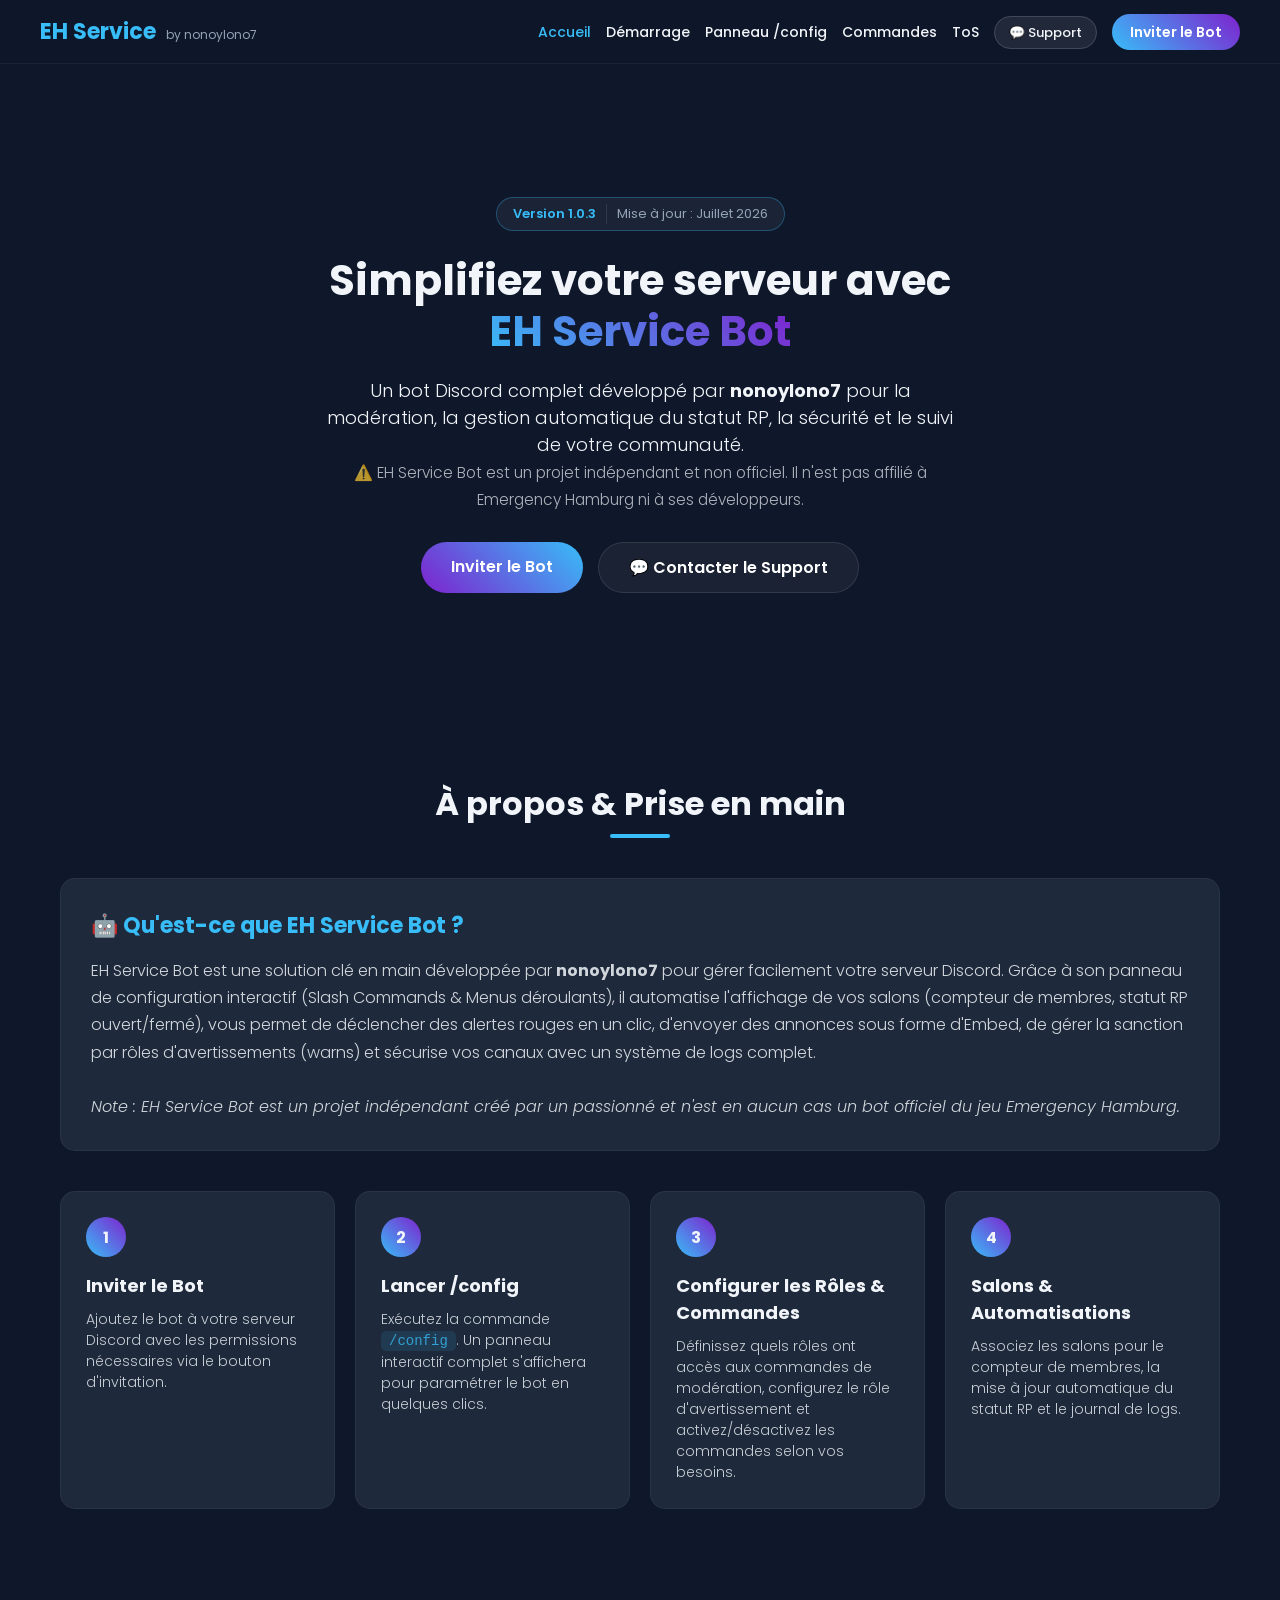
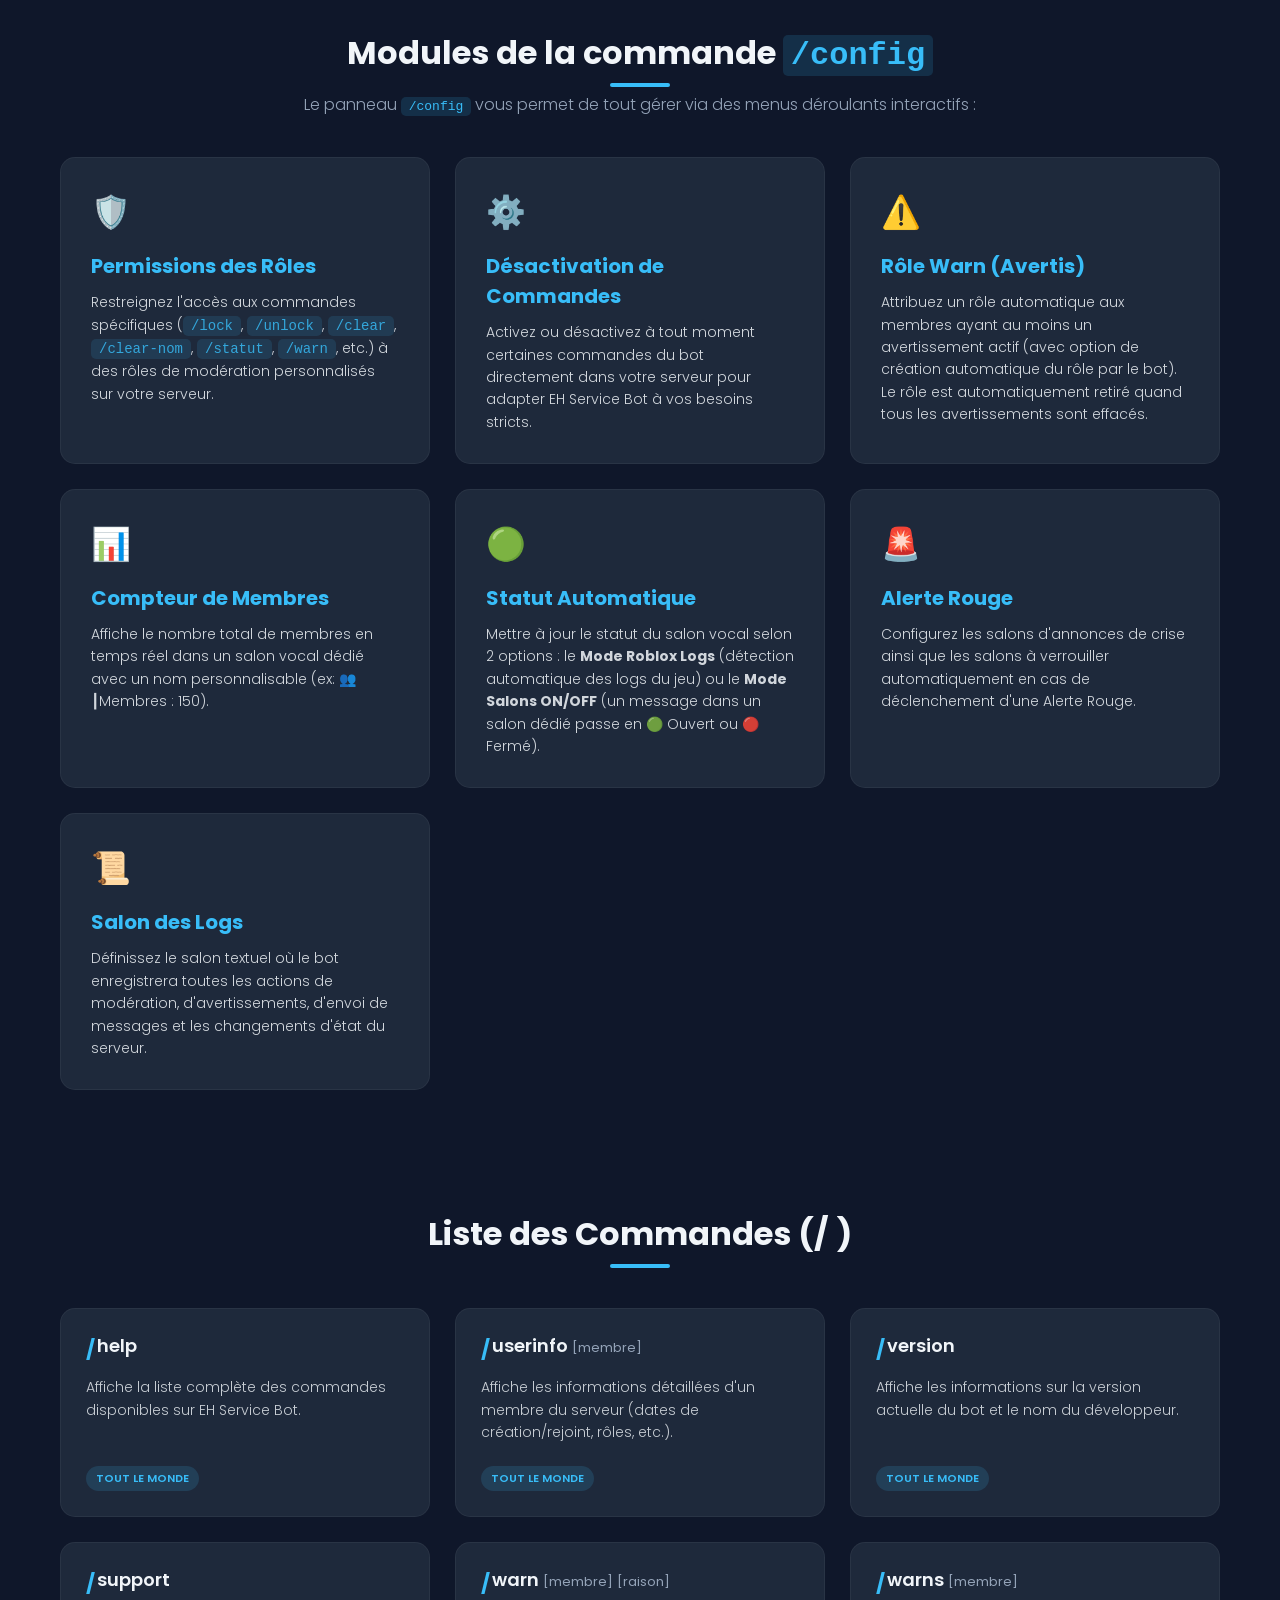
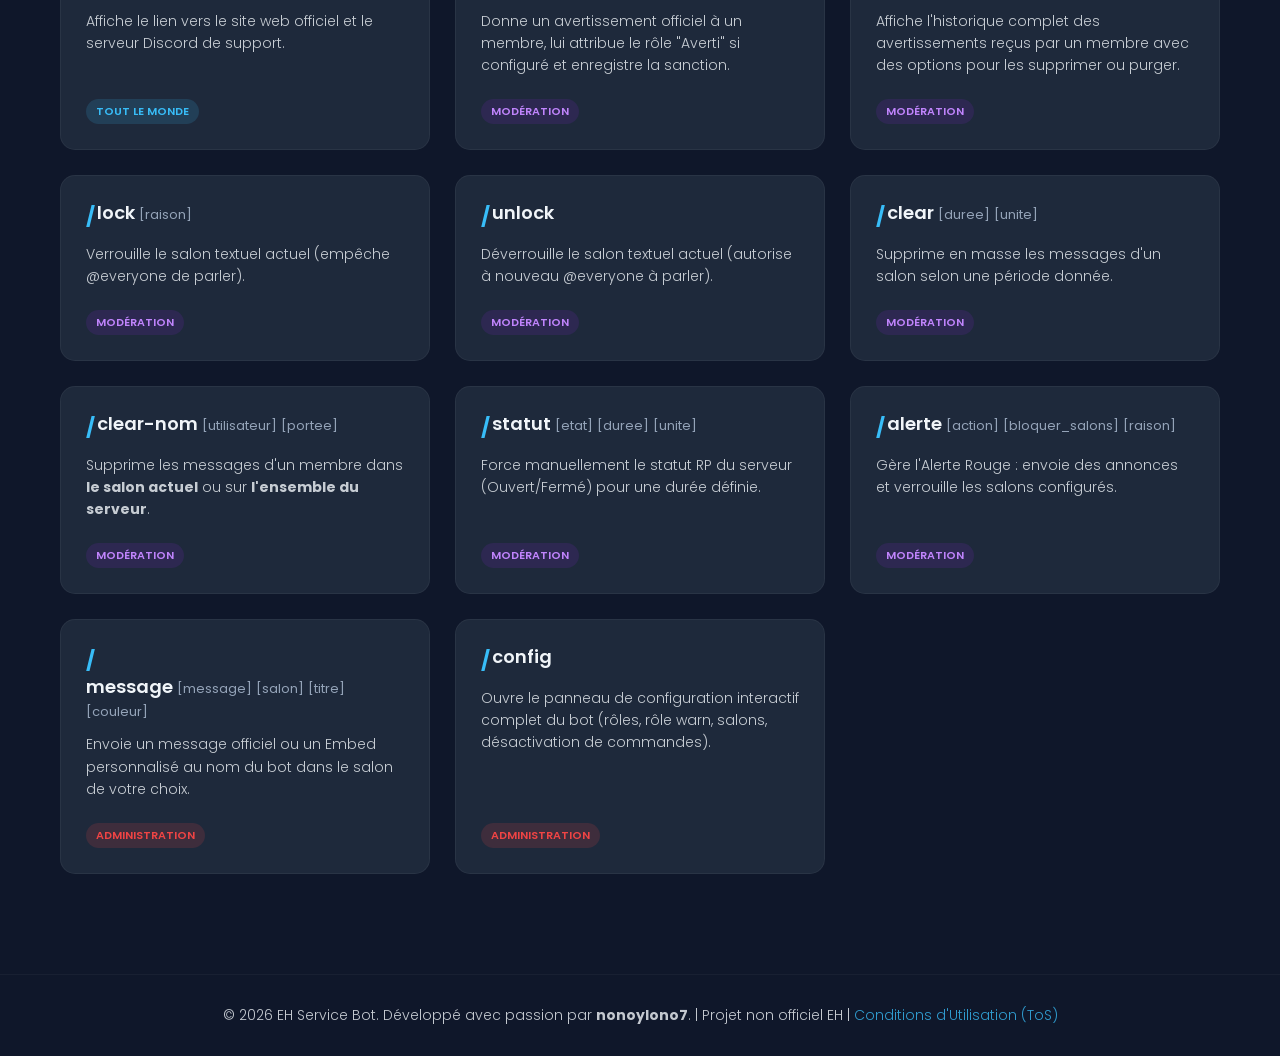
==== commit 5643892e: "Update footer text for EH Service Bot" ====
--- a/index.html
+++ b/index.html
@@ -3,7 +3,7 @@
 <head>
     <meta charset="UTF-8">
     <meta name="viewport" content="width=device-width, initial-scale=1.0">
-    <title>EH Service Bot | Non Officiel</title>
+    <title>EH Service Bot</title>
     <link rel="stylesheet" href="style.css">
     <link href="https://fonts.googleapis.com/css2?family=Poppins:wght@300;400;600;700&display=swap" rel="stylesheet">
 </head>
@@ -301,7 +301,7 @@
     </section>
 
     <footer>
-        <p>&copy; 2026 EH Service Bot. Développé avec passion par <strong>nonoylono7</strong>. | Projet non officiel | <a href="tos.html" style="color: var(--primary-color);">Conditions d'Utilisation (ToS)</a></p>
+        <p>&copy; 2026 EH Service Bot. Développé avec passion par <strong>nonoylono7</strong>. | Projet non officiel EH | <a href="tos.html" style="color: var(--primary-color);">Conditions d'Utilisation (ToS)</a></p>
     </footer>
 
     <script>
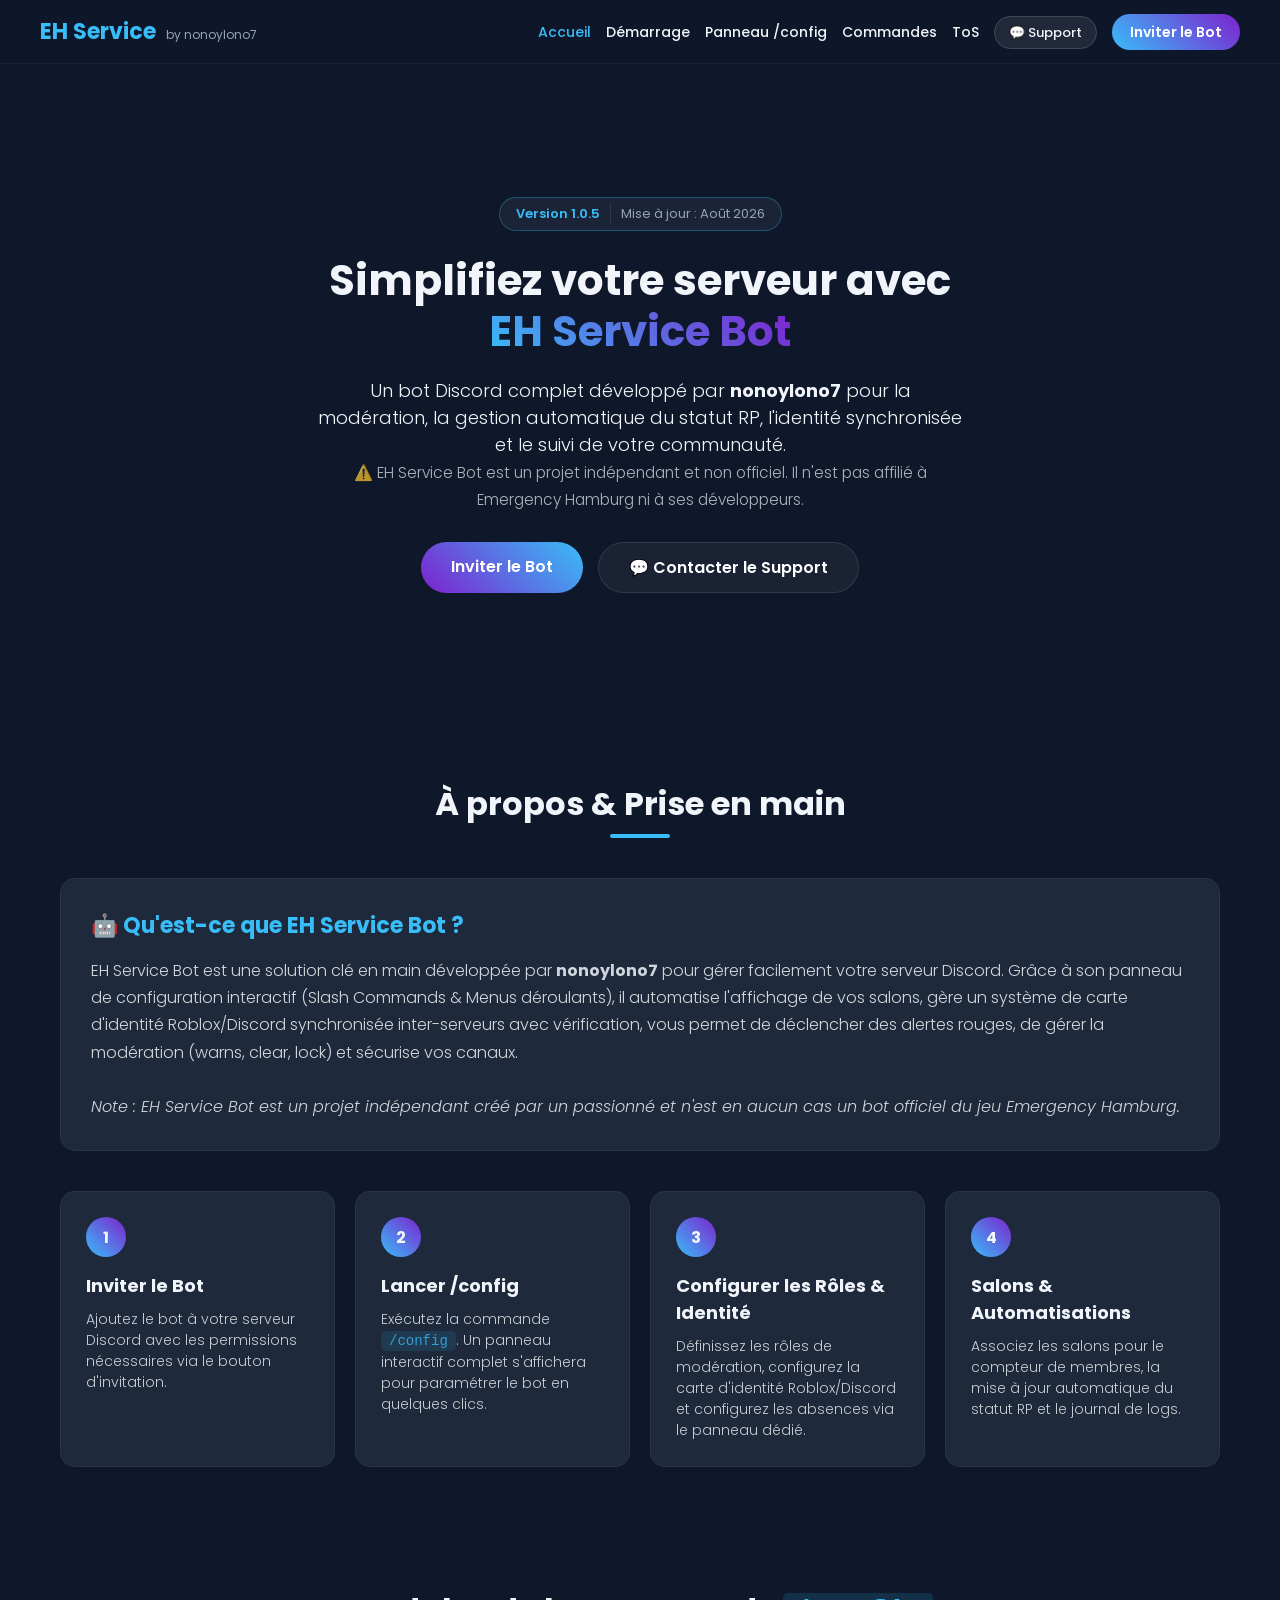
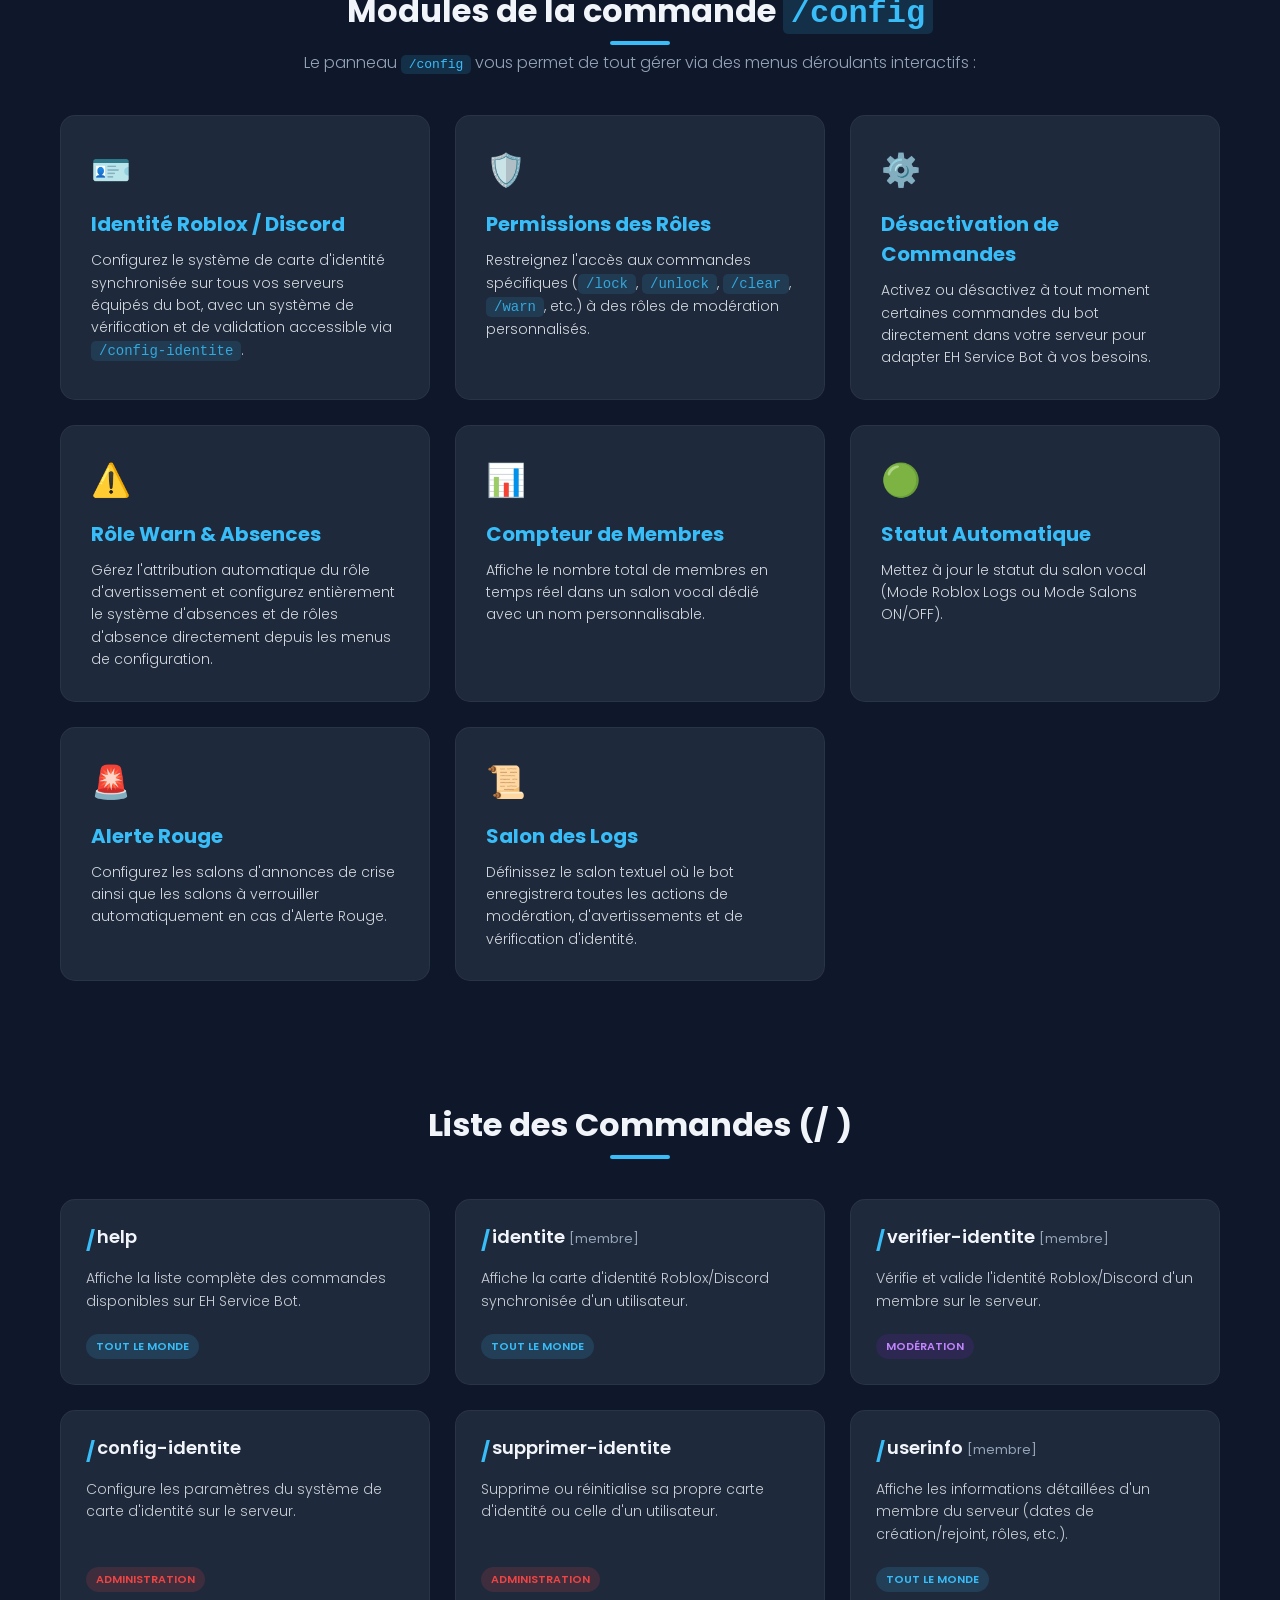
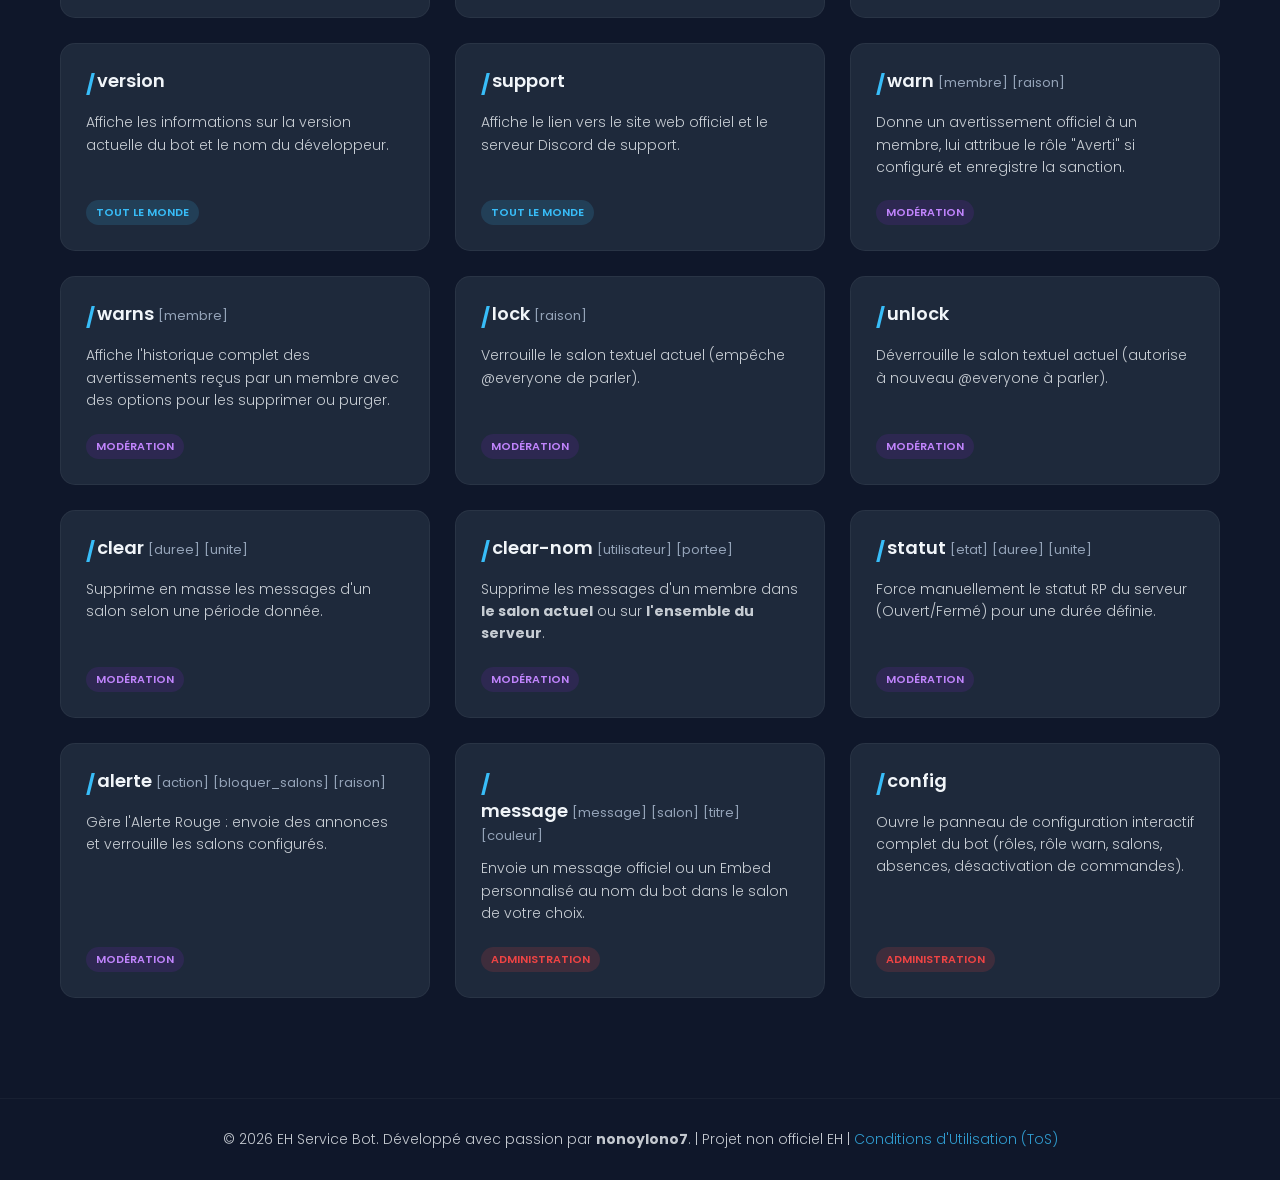
==== commit 70f8b593: "v1.0.5" ====
--- a/index.html
+++ b/index.html
@@ -34,12 +34,12 @@
     <section class="hero">
         <div class="hero-content">
             <div class="version-badge animate-pop-in">
-                <span class="v-tag">Version 1.0.3</span>
-                <span class="v-date">Mise à jour : Juillet 2026</span>
+                <span class="v-tag">Version 1.0.5</span>
+                <span class="v-date">Mise à jour : Août 2026</span>
             </div>
 
             <h1 class="animate-pop-in delay-1">Simplifiez votre serveur avec<br><span class="highlight">EH Service Bot</span></h1>
-            <p class="animate-pop-in delay-2">Un bot Discord complet développé par <strong>nonoylono7</strong> pour la modération, la gestion automatique du statut RP, la sécurité et le suivi de votre communauté.<br><small style="opacity: 0.7; font-size: 0.85em;">⚠️ EH Service Bot est un projet indépendant et non officiel. Il n'est pas affilié à Emergency Hamburg ni à ses développeurs.</small></p>
+            <p class="animate-pop-in delay-2">Un bot Discord complet développé par <strong>nonoylono7</strong> pour la modération, la gestion automatique du statut RP, l'identité synchronisée et le suivi de votre communauté.<br><small style="opacity: 0.7; font-size: 0.85em;">⚠️ EH Service Bot est un projet indépendant et non officiel. Il n'est pas affilié à Emergency Hamburg ni à ses développeurs.</small></p>
             
             <div class="hero-buttons animate-pop-in delay-2">
                 <a href="https://discord.com/oauth2/authorize?client_id=1525150043508707328&permissions=8&integration_type=0&scope=applications.commands+bot" target="_blank" class="btn-main">Inviter le Bot</a>
@@ -56,8 +56,8 @@
             <p>
                 EH Service Bot est une solution clé en main développée par <strong>nonoylono7</strong> pour gérer facilement votre serveur Discord. 
                 Grâce à son panneau de configuration interactif (Slash Commands & Menus déroulants), 
-                il automatise l'affichage de vos salons (compteur de membres, statut RP ouvert/fermé), 
-                vous permet de déclencher des alertes rouges en un clic, d'envoyer des annonces sous forme d'Embed, de gérer la sanction par rôles d'avertissements (warns) et sécurise vos canaux avec un système de logs complet.<br><br>
+                il automatise l'affichage de vos salons, gère un système de carte d'identité Roblox/Discord synchronisée inter-serveurs avec vérification, 
+                vous permet de déclencher des alertes rouges, de gérer la modération (warns, clear, lock) et sécurise vos canaux.<br><br>
                 <em>Note : EH Service Bot est un projet indépendant créé par un passionné et n'est en aucun cas un bot officiel du jeu Emergency Hamburg.</em>
             </p>
         </div>
@@ -77,8 +77,8 @@
 
             <div class="step-card scroll-animate">
                 <div class="step-number">3</div>
-                <h4>Configurer les Rôles & Commandes</h4>
-                <p>Définissez quels rôles ont accès aux commandes de modération, configurez le rôle d'avertissement et activez/désactivez les commandes selon vos besoins.</p>
+                <h4>Configurer les Rôles & Identité</h4>
+                <p>Définissez les rôles de modération, configurez la carte d'identité Roblox/Discord et configurez les absences via le panneau dédié.</p>
             </div>
 
             <div class="step-card scroll-animate">
@@ -95,45 +95,51 @@
 
         <div class="config-grid">
             <div class="config-card scroll-animate">
+                <div class="config-icon">🪪</div>
+                <h3>Identité Roblox / Discord</h3>
+                <p>Configurez le système de carte d'identité synchronisée sur tous vos serveurs équipés du bot, avec un système de vérification et de validation accessible via <code>/config-identite</code>.</p>
+            </div>
+
+            <div class="config-card scroll-animate">
                 <div class="config-icon">🛡️</div>
                 <h3>Permissions des Rôles</h3>
-                <p>Restreignez l'accès aux commandes spécifiques (<code>/lock</code>, <code>/unlock</code>, <code>/clear</code>, <code>/clear-nom</code>, <code>/statut</code>, <code>/warn</code>, etc.) à des rôles de modération personnalisés sur votre serveur.</p>
+                <p>Restreignez l'accès aux commandes spécifiques (<code>/lock</code>, <code>/unlock</code>, <code>/clear</code>, <code>/warn</code>, etc.) à des rôles de modération personnalisés.</p>
             </div>
 
             <div class="config-card scroll-animate">
                 <div class="config-icon">⚙️</div>
                 <h3>Désactivation de Commandes</h3>
-                <p>Activez ou désactivez à tout moment certaines commandes du bot directement dans votre serveur pour adapter EH Service Bot à vos besoins stricts.</p>
+                <p>Activez ou désactivez à tout moment certaines commandes du bot directement dans votre serveur pour adapter EH Service Bot à vos besoins.</p>
             </div>
 
             <div class="config-card scroll-animate">
                 <div class="config-icon">⚠️</div>
-                <h3>Rôle Warn (Avertis)</h3>
-                <p>Attribuez un rôle automatique aux membres ayant au moins un avertissement actif (avec option de création automatique du rôle par le bot). Le rôle est automatiquement retiré quand tous les avertissements sont effacés.</p>
+                <h3>Rôle Warn & Absences</h3>
+                <p>Gérez l'attribution automatique du rôle d'avertissement et configurez entièrement le système d'absences et de rôles d'absence directement depuis les menus de configuration.</p>
             </div>
 
             <div class="config-card scroll-animate">
                 <div class="config-icon">📊</div>
                 <h3>Compteur de Membres</h3>
-                <p>Affiche le nombre total de membres en temps réel dans un salon vocal dédié avec un nom personnalisable (ex: 👥┃Membres : 150).</p>
+                <p>Affiche le nombre total de membres en temps réel dans un salon vocal dédié avec un nom personnalisable.</p>
             </div>
 
             <div class="config-card scroll-animate">
                 <div class="config-icon">🟢</div>
                 <h3>Statut Automatique</h3>
-                <p>Mettre à jour le statut du salon vocal selon 2 options : le <strong>Mode Roblox Logs</strong> (détection automatique des logs du jeu) ou le <strong>Mode Salons ON/OFF</strong> (un message dans un salon dédié passe en 🟢 Ouvert ou 🔴 Fermé).</p>
+                <p>Mettez à jour le statut du salon vocal (Mode Roblox Logs ou Mode Salons ON/OFF).</p>
             </div>
 
             <div class="config-card scroll-animate">
                 <div class="config-icon">🚨</div>
                 <h3>Alerte Rouge</h3>
-                <p>Configurez les salons d'annonces de crise ainsi que les salons à verrouiller automatiquement en cas de déclenchement d'une Alerte Rouge.</p>
+                <p>Configurez les salons d'annonces de crise ainsi que les salons à verrouiller automatiquement en cas d'Alerte Rouge.</p>
             </div>
 
             <div class="config-card scroll-animate">
                 <div class="config-icon">📜</div>
                 <h3>Salon des Logs</h3>
-                <p>Définissez le salon textuel où le bot enregistrera toutes les actions de modération, d'avertissements, d'envoi de messages et les changements d'état du serveur.</p>
+                <p>Définissez le salon textuel où le bot enregistrera toutes les actions de modération, d'avertissements et de vérification d'identité.</p>
             </div>
         </div>
     </section>
@@ -157,6 +163,50 @@
             <div class="command-card scroll-animate">
                 <div class="command-header">
                     <span class="command-slash">/</span>
+                    <h3>identite <span class="arg">[membre]</span></h3>
+                </div>
+                <p>Affiche la carte d'identité Roblox/Discord synchronisée d'un utilisateur.</p>
+                <div class="command-footer">
+                    <span class="perm perm-all">Tout le monde</span>
+                </div>
+            </div>
+
+            <div class="command-card scroll-animate">
+                <div class="command-header">
+                    <span class="command-slash">/</span>
+                    <h3>verifier-identite <span class="arg">[membre]</span></h3>
+                </div>
+                <p>Vérifie et valide l'identité Roblox/Discord d'un membre sur le serveur.</p>
+                <div class="command-footer">
+                    <span class="perm perm-mod">Modération</span>
+                </div>
+            </div>
+
+            <div class="command-card scroll-animate">
+                <div class="command-header">
+                    <span class="command-slash">/</span>
+                    <h3>config-identite</h3>
+                </div>
+                <p>Configure les paramètres du système de carte d'identité sur le serveur.</p>
+                <div class="command-footer">
+                    <span class="perm perm-admin">Administration</span>
+                </div>
+            </div>
+
+            <div class="command-card scroll-animate">
+                <div class="command-header">
+                    <span class="command-slash">/</span>
+                    <h3>supprimer-identite</h3>
+                </div>
+                <p>Supprime ou réinitialise sa propre carte d'identité ou celle d'un utilisateur.</p>
+                <div class="command-footer">
+                    <span class="perm perm-admin">Administration</span>
+                </div>
+            </div>
+
+            <div class="command-card scroll-animate">
+                <div class="command-header">
+                    <span class="command-slash">/</span>
                     <h3>userinfo <span class="arg">[membre]</span></h3>
                 </div>
                 <p>Affiche les informations détaillées d'un membre du serveur (dates de création/rejoint, rôles, etc.).</p>
@@ -291,7 +341,7 @@
                     <span class="command-slash">/</span>
                     <h3>config</h3>
                 </div>
-                <p>Ouvre le panneau de configuration interactif complet du bot (rôles, rôle warn, salons, désactivation de commandes).</p>
+                <p>Ouvre le panneau de configuration interactif complet du bot (rôles, rôle warn, salons, absences, désactivation de commandes).</p>
                 <div class="command-footer">
                     <span class="perm perm-admin">Administration</span>
                 </div>
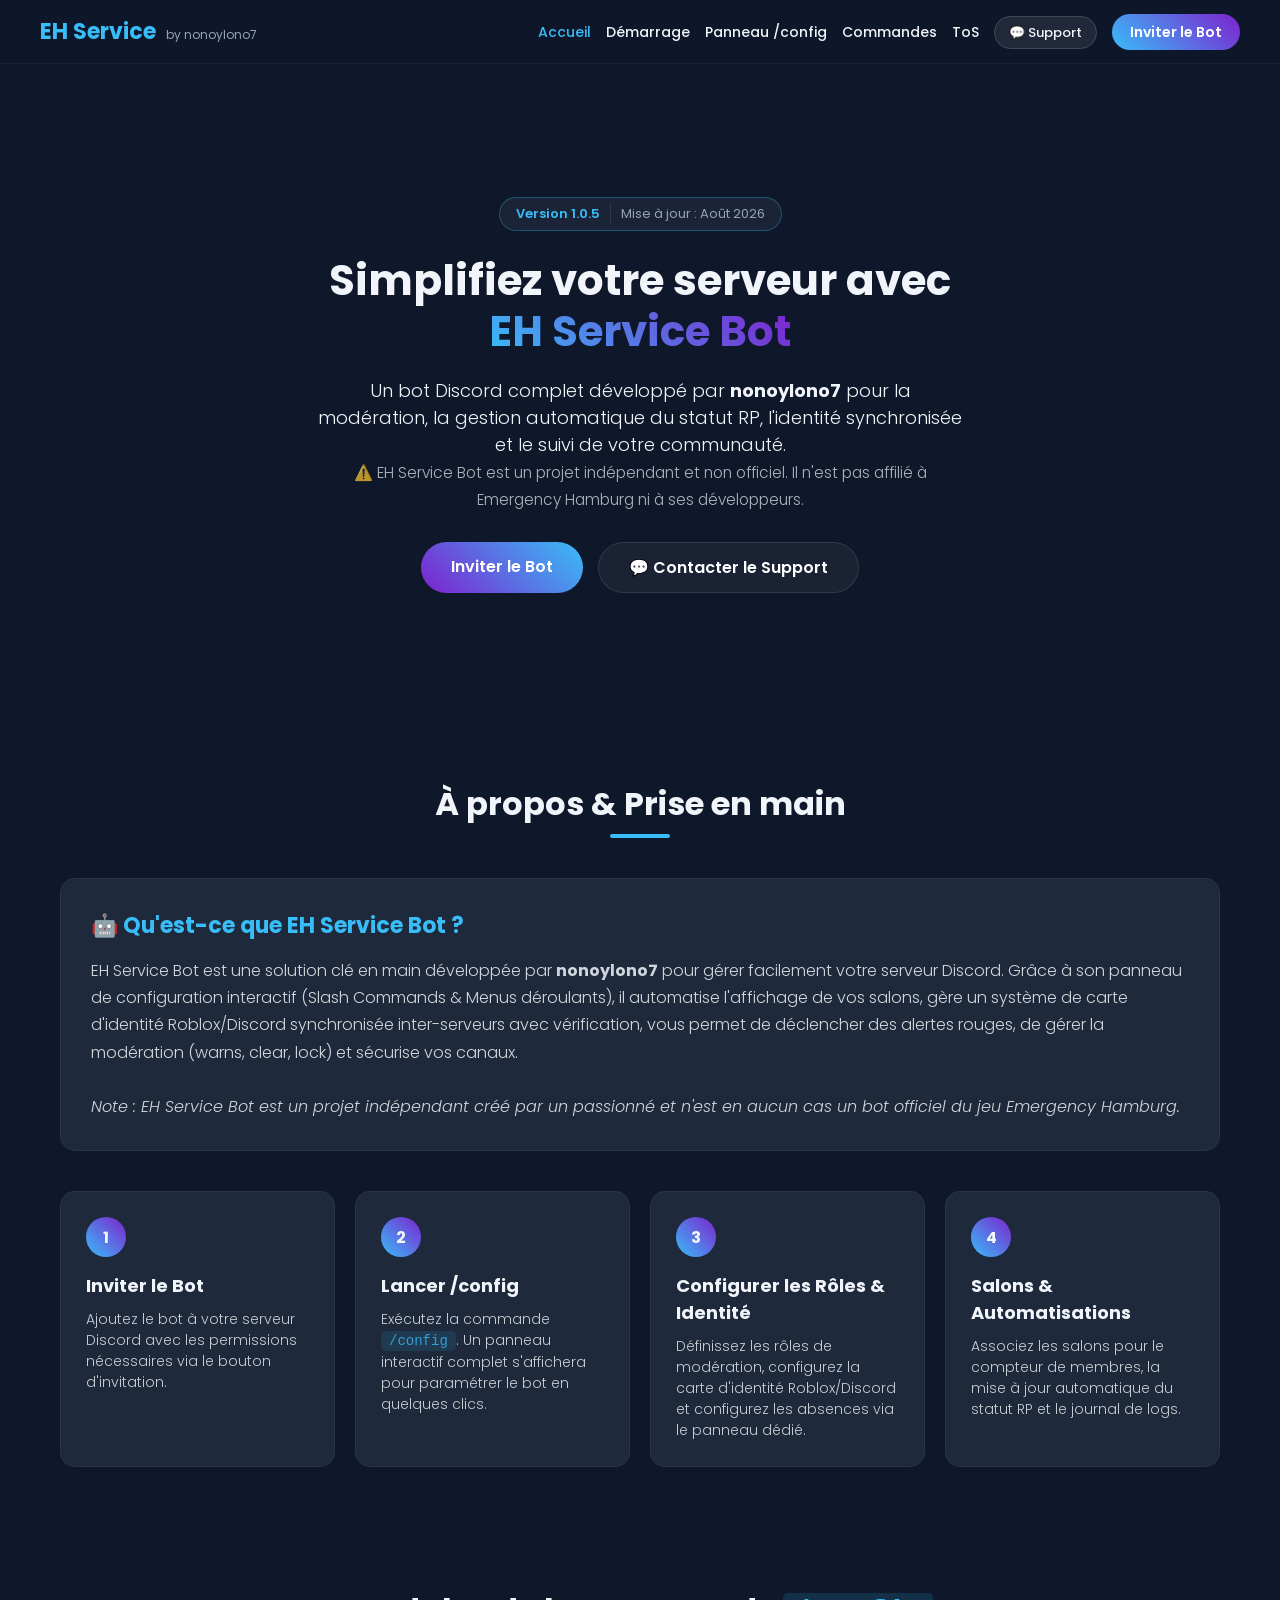
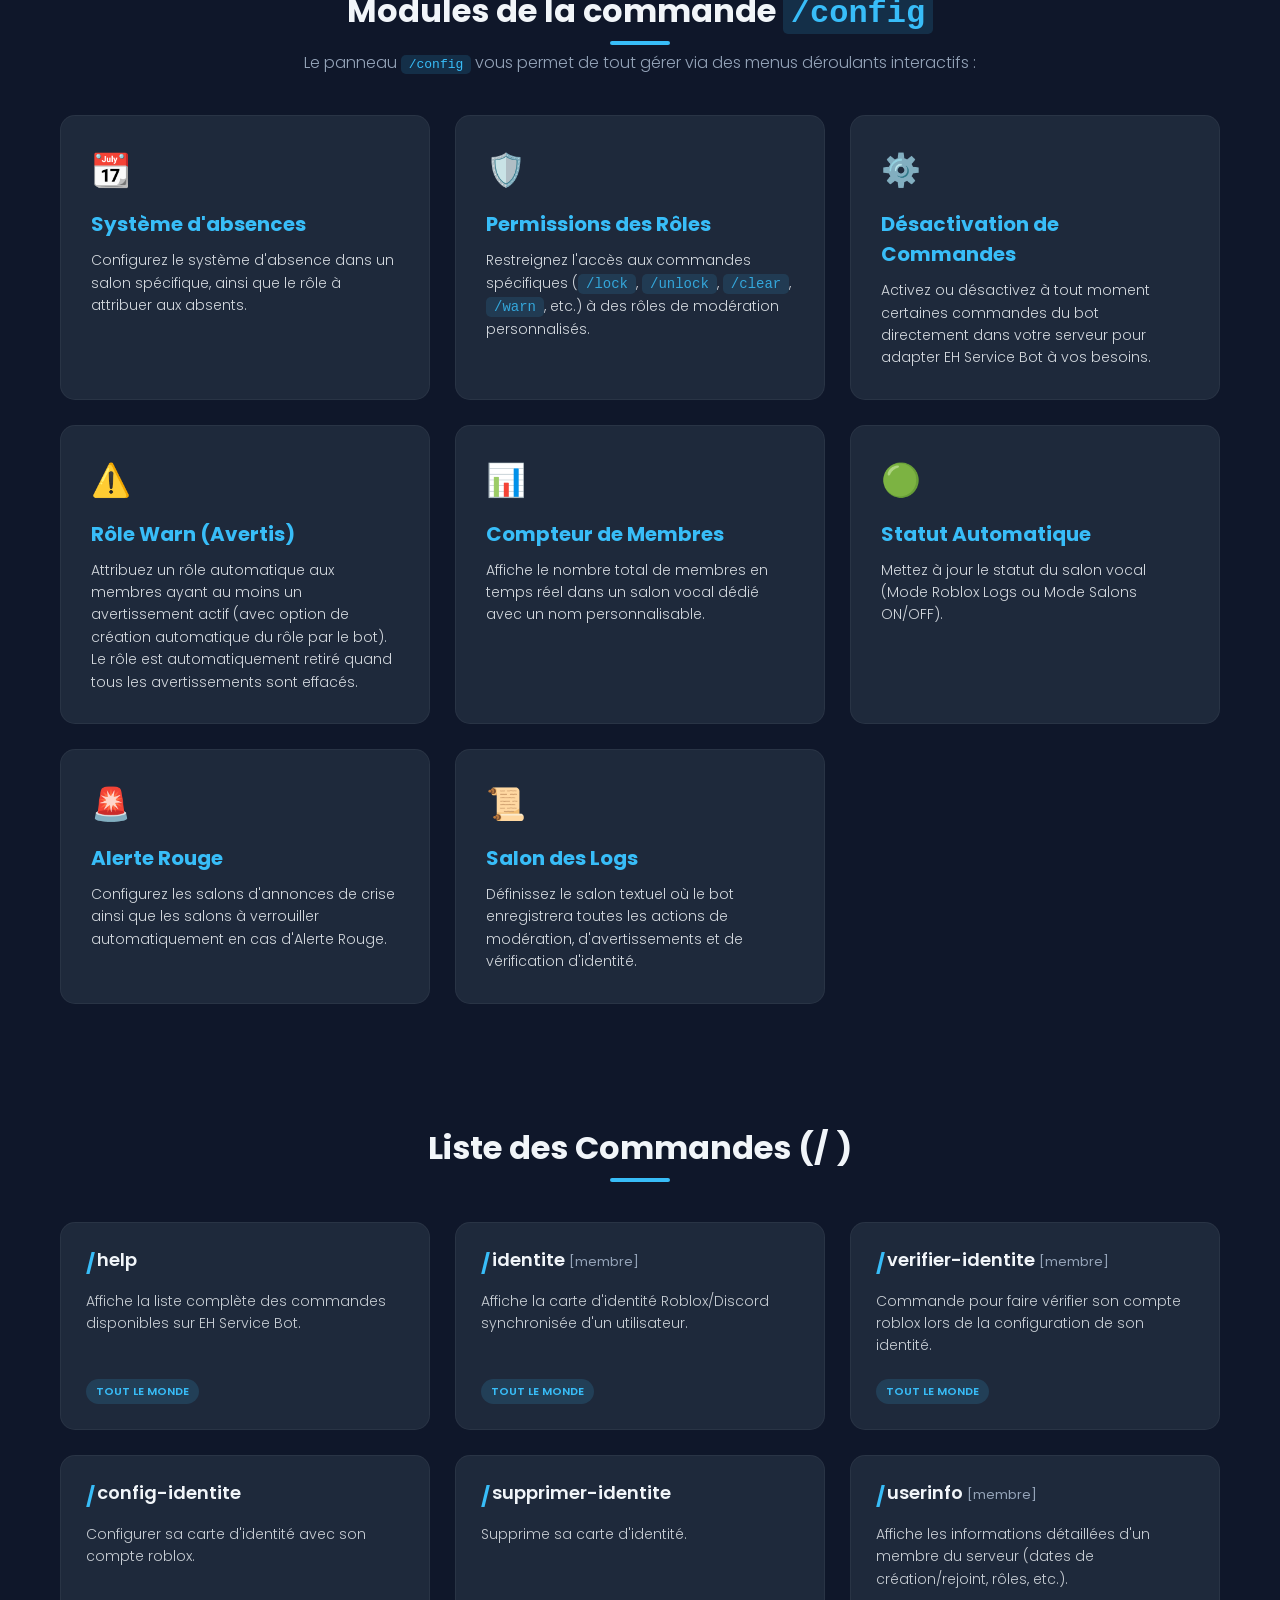
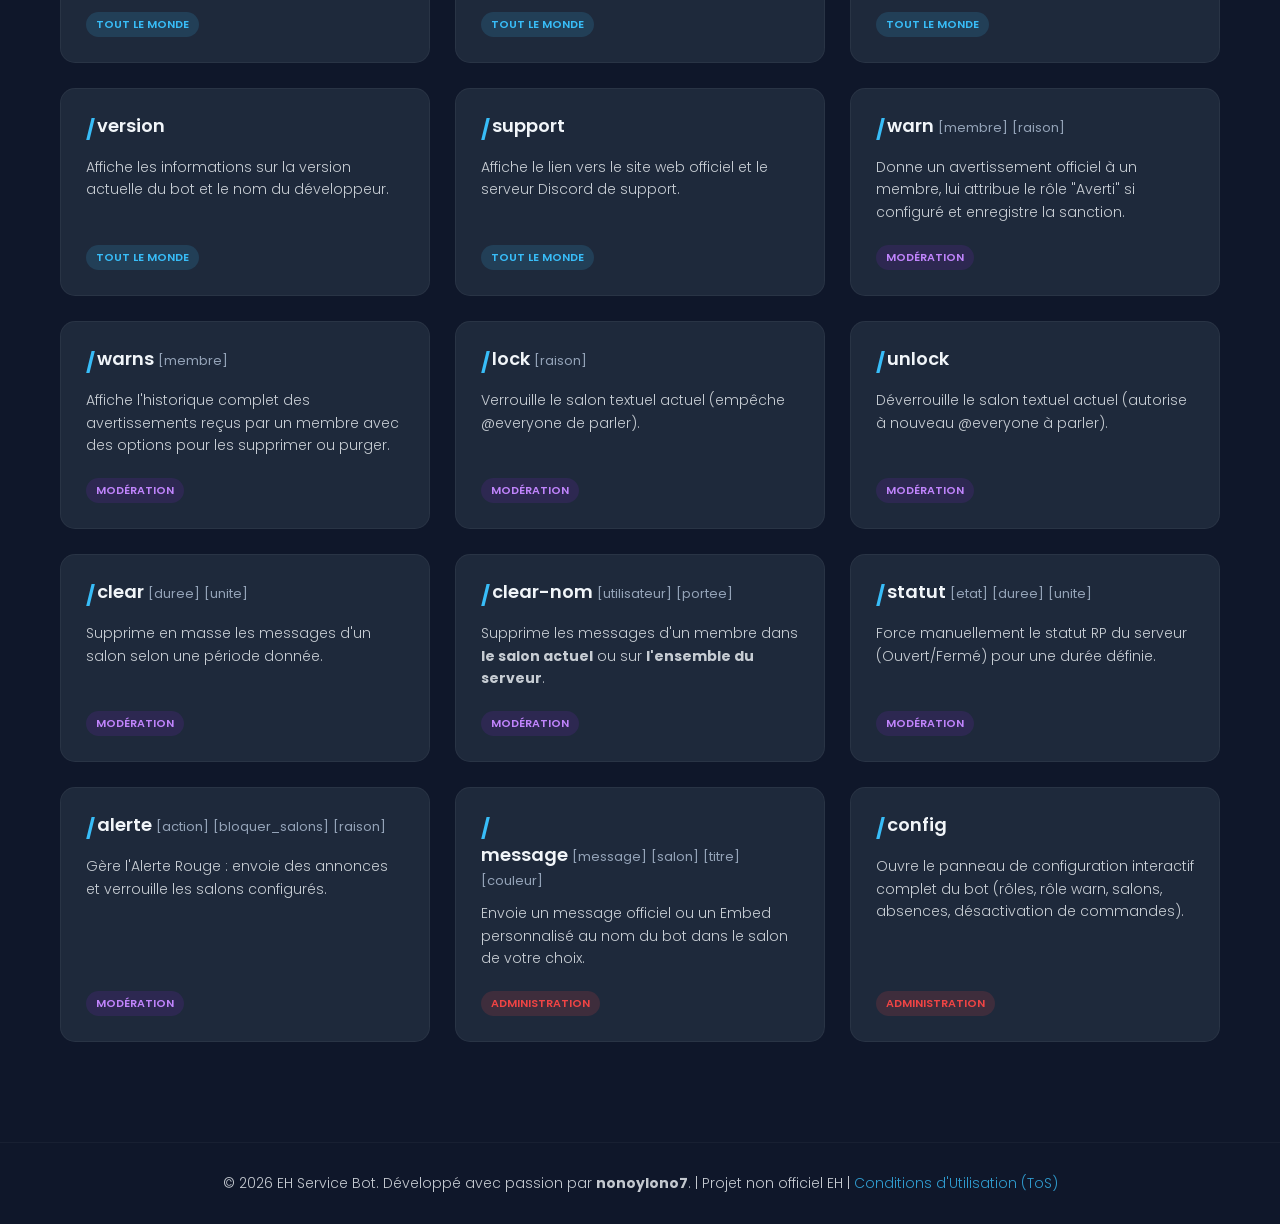
==== commit 20eed056: "Revise config options and command descriptions Updated configuration options and command description" ====
--- a/index.html
+++ b/index.html
@@ -95,9 +95,9 @@
 
         <div class="config-grid">
             <div class="config-card scroll-animate">
-                <div class="config-icon">🪪</div>
-                <h3>Identité Roblox / Discord</h3>
-                <p>Configurez le système de carte d'identité synchronisée sur tous vos serveurs équipés du bot, avec un système de vérification et de validation accessible via <code>/config-identite</code>.</p>
+                <div class="config-icon">📆</div>
+                <h3>Système d'absences</h3>
+                <p>Configurez le système d'absence dans un salon spécifique, ainsi que le rôle à attribuer aux absents.</p>
             </div>
 
             <div class="config-card scroll-animate">
@@ -114,8 +114,8 @@
 
             <div class="config-card scroll-animate">
                 <div class="config-icon">⚠️</div>
-                <h3>Rôle Warn & Absences</h3>
-                <p>Gérez l'attribution automatique du rôle d'avertissement et configurez entièrement le système d'absences et de rôles d'absence directement depuis les menus de configuration.</p>
+                <h3>Rôle Warn (Avertis)</h3>
+                <p>Attribuez un rôle automatique aux membres ayant au moins un avertissement actif (avec option de création automatique du rôle par le bot). Le rôle est automatiquement retiré quand tous les avertissements sont effacés.</p>
             </div>
 
             <div class="config-card scroll-animate">
@@ -176,9 +176,9 @@
                     <span class="command-slash">/</span>
                     <h3>verifier-identite <span class="arg">[membre]</span></h3>
                 </div>
-                <p>Vérifie et valide l'identité Roblox/Discord d'un membre sur le serveur.</p>
-                <div class="command-footer">
-                    <span class="perm perm-mod">Modération</span>
+                <p>Commande pour faire vérifier son compte roblox lors de la configuration de son identité.</p>
+                <div class="command-footer">
+                    <span class="perm perm-all">Tout le monde</span>
                 </div>
             </div>
 
@@ -187,9 +187,9 @@
                     <span class="command-slash">/</span>
                     <h3>config-identite</h3>
                 </div>
-                <p>Configure les paramètres du système de carte d'identité sur le serveur.</p>
-                <div class="command-footer">
-                    <span class="perm perm-admin">Administration</span>
+                <p>Configurer sa carte d'identité avec son compte roblox.</p>
+                <div class="command-footer">
+                    <span class="perm perm-all">Tout le monde</span>
                 </div>
             </div>
 
@@ -198,9 +198,9 @@
                     <span class="command-slash">/</span>
                     <h3>supprimer-identite</h3>
                 </div>
-                <p>Supprime ou réinitialise sa propre carte d'identité ou celle d'un utilisateur.</p>
-                <div class="command-footer">
-                    <span class="perm perm-admin">Administration</span>
+                <p>Supprime sa carte d'identité.</p>
+                <div class="command-footer">
+                    <span class="perm perm-all">Tout le monde</span>
                 </div>
             </div>
 
